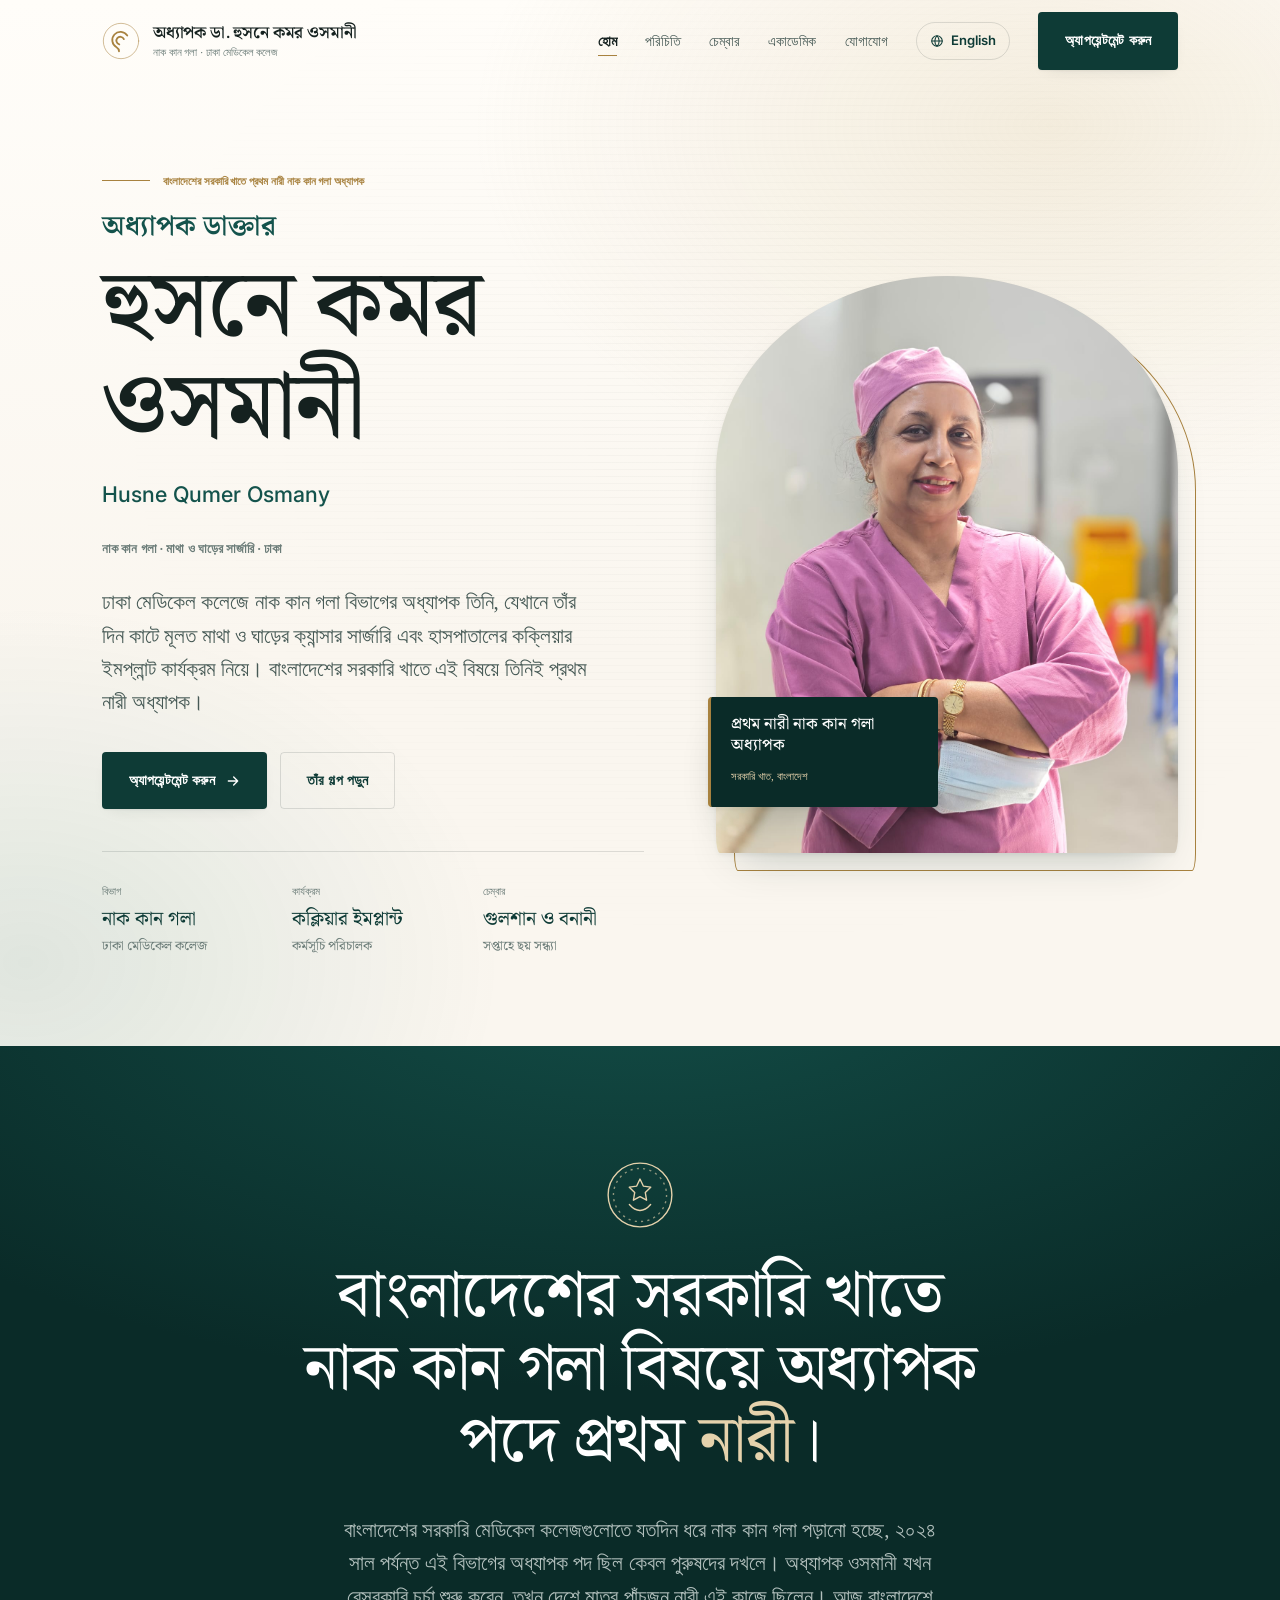
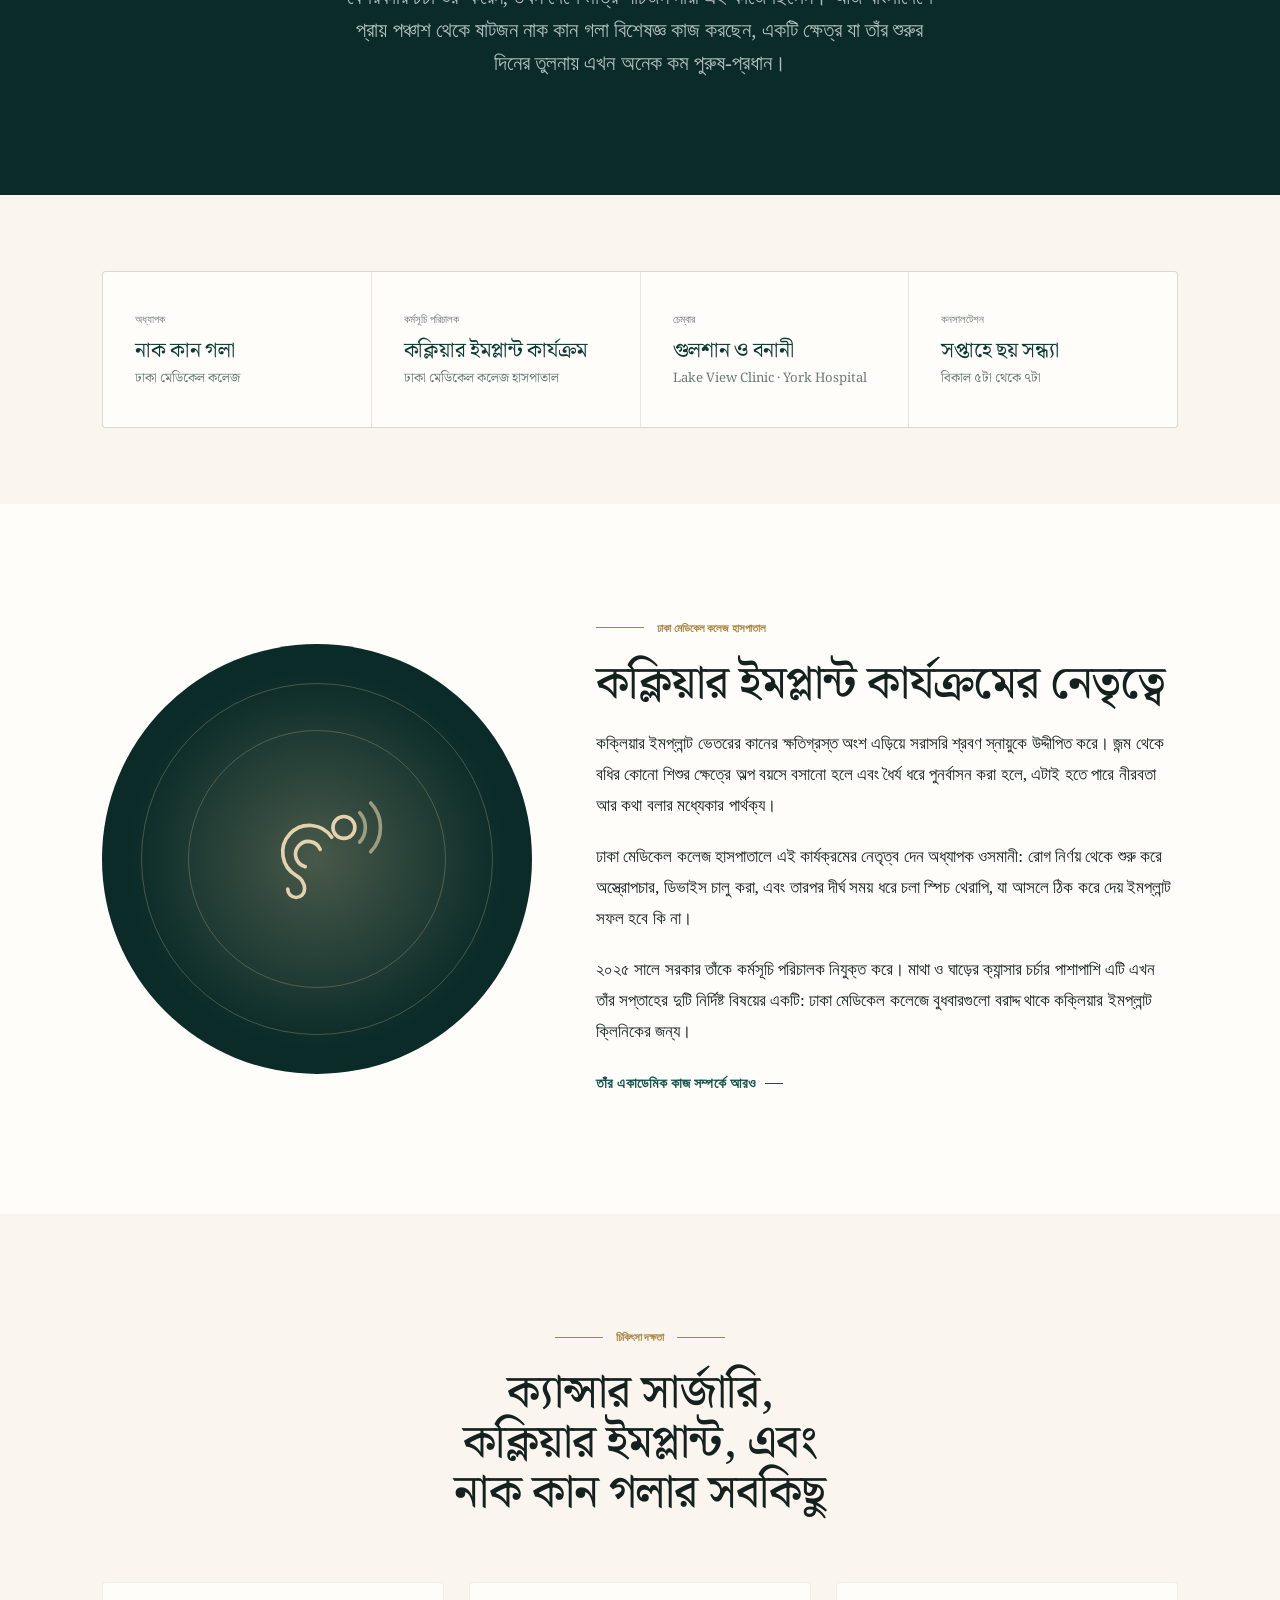
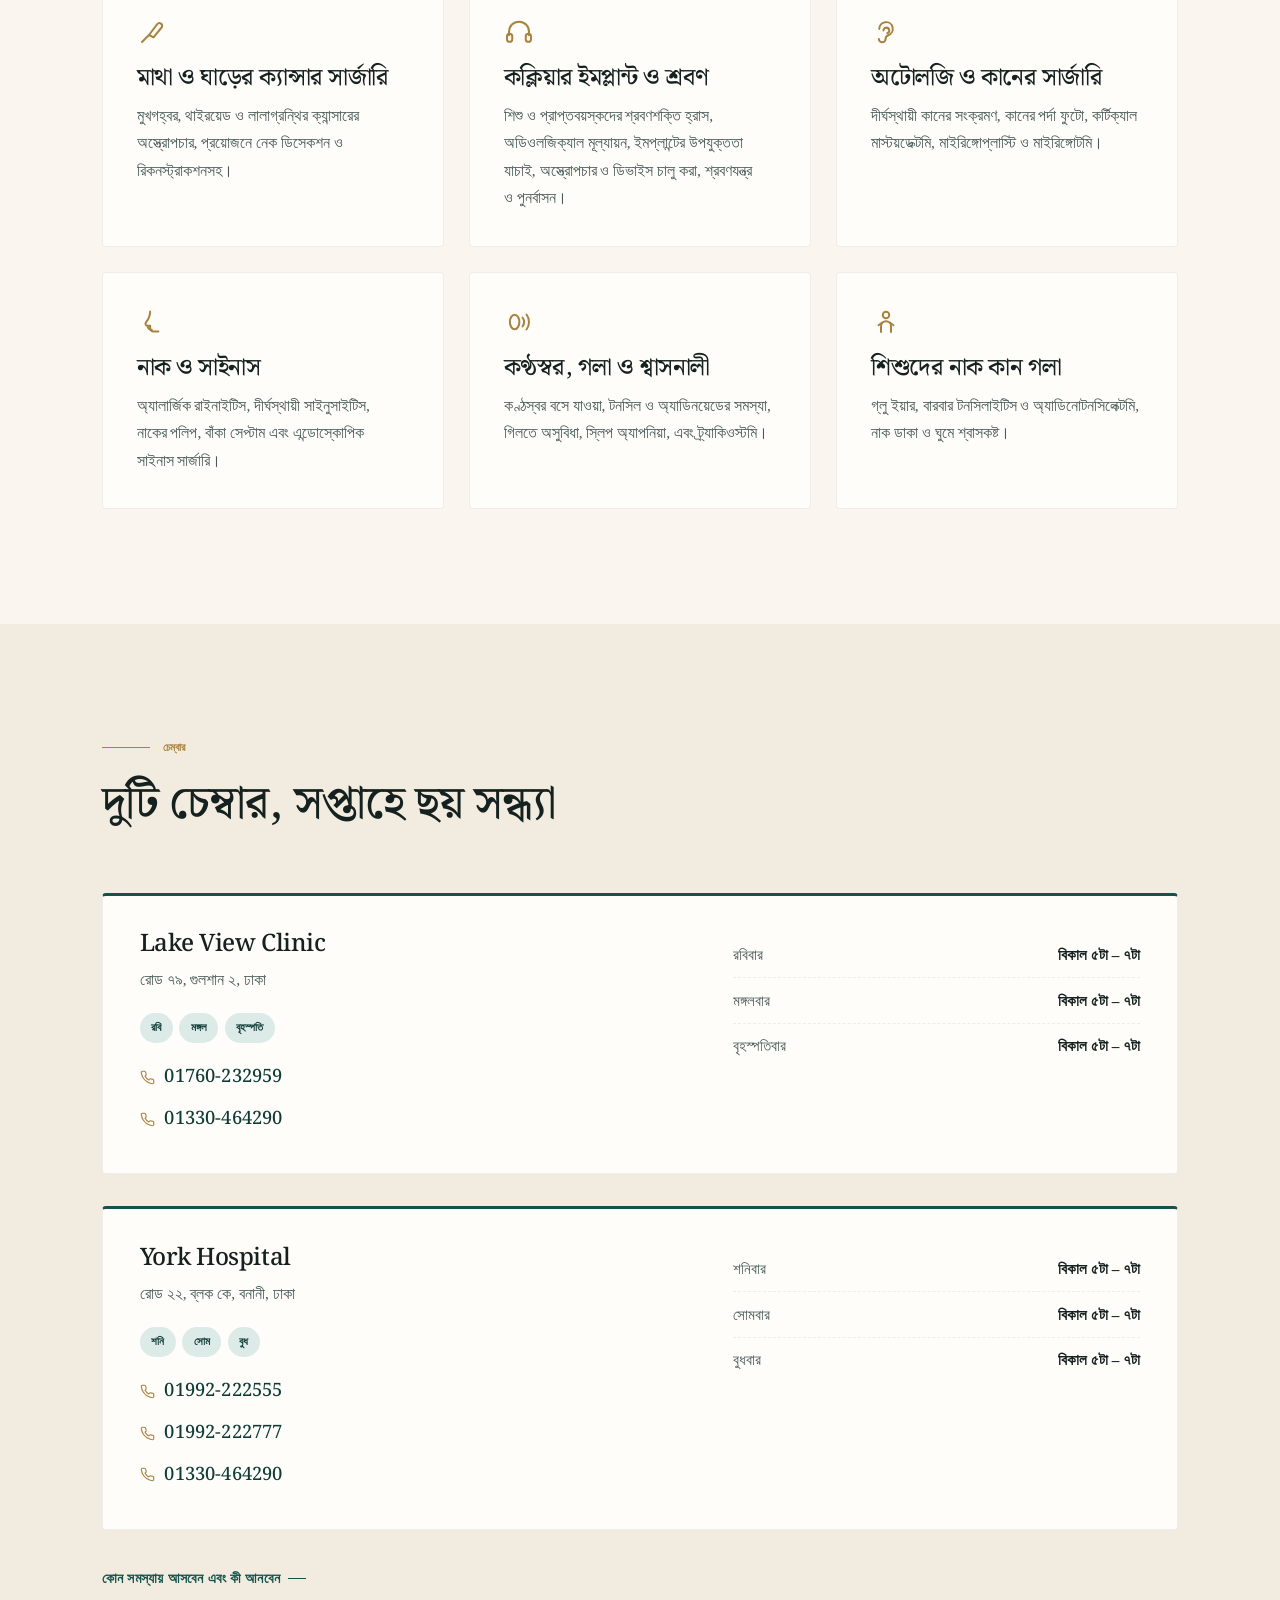
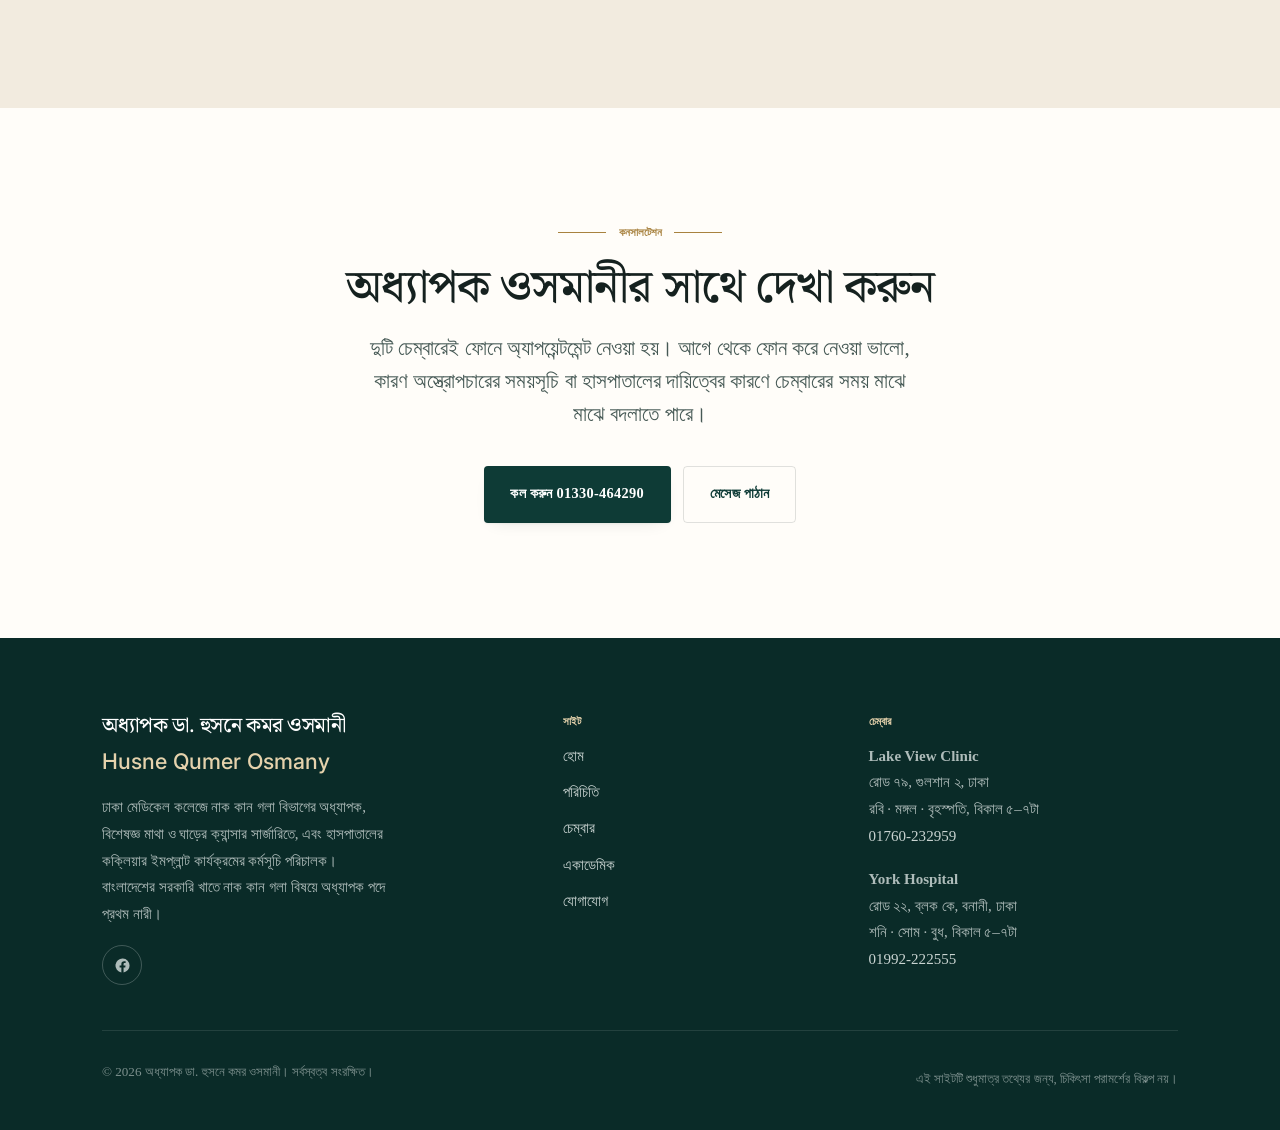
==== bn/index.html @ 1bf7805f "first commit" ====
<!DOCTYPE html>
<html lang="bn">
<head>
<meta charset="utf-8">
<meta name="viewport" content="width=device-width, initial-scale=1">
<title>অধ্যাপক ডা. হুসনে কমর ওসমানী &middot; বাংলাদেশের সরকারি খাতে প্রথম নারী নাক কান গলা অধ্যাপক</title>
<meta name="description" content="অধ্যাপক ডা. হুসনে কমর ওসমানী ঢাকা মেডিকেল কলেজের নাক কান গলা বিভাগের অধ্যাপক, যিনি মাথা ও ঘাড়ের ক্যান্সার অস্ত্রোপচার করেন এবং হাসপাতালের কক্লিয়ার ইমপ্লান্ট কার্যক্রমের নেতৃত্ব দেন। বাংলাদেশের সরকারি খাতে নাক কান গলা বিষয়ে তিনিই প্রথম নারী অধ্যাপক। চেম্বার: গুলশান ও বনানী, ঢাকা।">
<link rel="canonical" href="https://drosmany.com/bn/index.html">
<link rel="alternate" hreflang="en" href="https://drosmany.com/">
<link rel="alternate" hreflang="bn" href="https://drosmany.com/bn/index.html">
<link rel="alternate" hreflang="x-default" href="https://drosmany.com/">

<meta property="og:type" content="website">
<meta property="og:title" content="অধ্যাপক ডা. হুসনে কমর ওসমানী &middot; বাংলাদেশের সরকারি খাতে প্রথম নারী নাক কান গলা অধ্যাপক">
<meta property="og:description" content="ঢাকা মেডিকেল কলেজের নাক কান গলা বিভাগের অধ্যাপক, মাথা ও ঘাড়ের ক্যান্সার অস্ত্রোপচারে বিশেষজ্ঞ এবং কক্লিয়ার ইমপ্লান্ট কার্যক্রমের কর্মসূচি পরিচালক। বাংলাদেশের সরকারি খাতে প্রথম নারী নাক কান গলা অধ্যাপক। চেম্বার: গুলশান ও বনানী, ঢাকা।">
<meta property="og:image" content="https://drosmany.com/assets/img/og-image.jpg">
<meta property="og:locale" content="bn_BD">
<meta property="og:locale:alternate" content="en_GB">
<meta name="twitter:card" content="summary_large_image">

<link rel="icon" href="../assets/img/favicon.svg" type="image/svg+xml">
<link rel="preconnect" href="https://fonts.googleapis.com">
<link rel="preconnect" href="https://fonts.gstatic.com" crossorigin>
<link rel="stylesheet" href="https://fonts.googleapis.com/css2?family=Noto+Serif+Bengali:wght@400;500;600;700&family=Noto+Sans+Bengali:wght@400;500;600&family=Inter:wght@400;500;600&display=swap">
<link rel="stylesheet" href="../assets/css/styles.css">

<script type="application/ld+json">
{
  "@context": "https://schema.org",
  "@type": "Physician",
  "name": "অধ্যাপক ডা. হুসনে কমর ওসমানী",
  "alternateName": "Prof. Dr. Husne Qumer Osmany",
  "honorificPrefix": "অধ্যাপক ডা.",
  "jobTitle": "নাক কান গলা বিভাগের অধ্যাপক",
  "medicalSpecialty": "Otolaryngologic",
  "description": "ঢাকা মেডিকেল কলেজের নাক কান গলা বিভাগের অধ্যাপক, মাথা ও ঘাড়ের ক্যান্সার অস্ত্রোপচারে বিশেষজ্ঞ, এবং হাসপাতালের কক্লিয়ার ইমপ্লান্ট কার্যক্রমের কর্মসূচি পরিচালক। বাংলাদেশের সরকারি খাতে নাক কান গলা বিষয়ে প্রথম নারী অধ্যাপক।",
  "url": "https://drosmany.com/bn/",
  "worksFor": {
    "@type": "MedicalOrganization",
    "name": "Dhaka Medical College Hospital"
  },
  "availableService": [
    {
      "@type": "MedicalClinic",
      "name": "Lake View Clinic",
      "address": {
        "@type": "PostalAddress",
        "streetAddress": "Road 79, Gulshan 2",
        "addressLocality": "Dhaka",
        "postalCode": "1212",
        "addressCountry": "BD"
      },
      "telephone": ["+8801760232959", "+8801330464290"]
    },
    {
      "@type": "MedicalClinic",
      "name": "York Hospital",
      "address": {
        "@type": "PostalAddress",
        "streetAddress": "Road 22, Block K, Banani",
        "addressLocality": "Dhaka",
        "postalCode": "1213",
        "addressCountry": "BD"
      },
      "telephone": ["+8801992222555", "+8801992222777", "+8801330464290"]
    }
  ],
  "sameAs": ["https://www.facebook.com/profile.php?id=61558987224387"]
}
</script>
</head>
<body>

<a class="skip-link" href="#main">মূল বিষয়বস্তুতে যান</a>

<header class="site-header" id="site-header">
  <div class="wrap site-header__inner">
    <a class="brand" href="index.html">
      <span class="brand__mark" aria-hidden="true">
        <svg viewBox="0 0 40 40" fill="none" stroke="currentColor" stroke-linecap="round">
          <circle cx="20" cy="20" r="18.6" stroke-width="1" stroke-opacity=".55"/>
          <path d="M26.6 14.2a8.6 8.6 0 1 0-11.3 12.3c1.9 1.1 2.6 2.4 2.6 4.3" stroke-width="1.9"/>
          <path d="M23 18a4.1 4.1 0 1 0-4.8 5.6" stroke-width="1.9"/>
        </svg>
      </span>
      <span class="brand__text">
        <span class="brand__name">অধ্যাপক ডা. হুসনে কমর ওসমানী</span>
        <span class="brand__role">নাক কান গলা &middot; ঢাকা মেডিকেল কলেজ</span>
      </span>
    </a>

    <button class="nav-toggle" type="button" aria-expanded="false" aria-controls="primary-nav">
      <span></span><span></span><span></span>
      <span class="visually-hidden">মেনু</span>
    </button>

    <nav class="nav" id="primary-nav" aria-label="প্রধান মেনু">
      <ul class="nav__list">
        <li><a class="nav__link" href="index.html" aria-current="page">হোম</a></li>
        <li><a class="nav__link" href="about.html">পরিচিতি</a></li>
        <li><a class="nav__link" href="practice.html">চেম্বার</a></li>
        <li><a class="nav__link" href="academics.html">একাডেমিক</a></li>
        <li><a class="nav__link" href="contact.html">যোগাযোগ</a></li>
      </ul>
      <a class="lang-switch" lang="en" href="../index.html">
        <svg viewBox="0 0 24 24" fill="none" stroke="currentColor" stroke-width="1.8" stroke-linecap="round" stroke-linejoin="round" aria-hidden="true"><circle cx="12" cy="12" r="9"/><path d="M3 12h18M12 3c2.5 2.7 3.8 6 3.8 9s-1.3 6.3-3.8 9c-2.5-2.7-3.8-6-3.8-9s1.3-6.3 3.8-9z"/></svg>
        English
      </a>
      <a class="btn btn--primary nav__cta" href="contact.html">অ্যাপয়েন্টমেন্ট করুন</a>
    </nav>
  </div>
</header>

<main id="main">

  <!-- ============================== HERO ============================== -->
  <section class="hero">
    <div class="wrap hero__grid">

      <div class="hero__text">
        <p class="eyebrow">বাংলাদেশের সরকারি খাতে প্রথম নারী নাক কান গলা অধ্যাপক</p>

        <h1>
          <span class="hero__honorific">অধ্যাপক ডাক্তার</span>
          হুসনে কমর ওসমানী
        </h1>

        <p class="name-bn" lang="en">Husne Qumer Osmany</p>

        <p class="hero__creds">নাক কান গলা &middot; মাথা ও ঘাড়ের সার্জারি &middot; ঢাকা</p>

        <p class="lede hero__lede">
          ঢাকা মেডিকেল কলেজে নাক কান গলা বিভাগের অধ্যাপক তিনি, যেখানে তাঁর
          দিন কাটে মূলত মাথা ও ঘাড়ের ক্যান্সার সার্জারি এবং হাসপাতালের
          কক্লিয়ার ইমপ্লান্ট কার্যক্রম নিয়ে। বাংলাদেশের সরকারি খাতে এই
          বিষয়ে তিনিই প্রথম নারী অধ্যাপক।
        </p>

        <div class="btn-row hero__cta">
          <a class="btn btn--primary" href="contact.html">
            অ্যাপয়েন্টমেন্ট করুন
            <svg viewBox="0 0 24 24" fill="none" stroke="currentColor" stroke-width="2" stroke-linecap="round" stroke-linejoin="round" aria-hidden="true">
              <path d="M5 12h14M13 6l6 6-6 6"/>
            </svg>
          </a>
          <a class="btn btn--ghost" href="about.html">তাঁর গল্প পড়ুন</a>
        </div>

        <dl class="hero__facts">
          <div>
            <dt>বিভাগ</dt>
            <dd>নাক কান গলা<span>ঢাকা মেডিকেল কলেজ</span></dd>
          </div>
          <div>
            <dt>কার্যক্রম</dt>
            <dd>কক্লিয়ার ইমপ্লান্ট<span>কর্মসূচি পরিচালক</span></dd>
          </div>
          <div>
            <dt>চেম্বার</dt>
            <dd>গুলশান ও বনানী<span>সপ্তাহে ছয় সন্ধ্যা</span></dd>
          </div>
        </dl>
      </div>

      <figure class="portrait" data-reveal>
        <div class="portrait__frame">
          <img src="../assets/img/portrait.jpg" alt="অপারেশন থিয়েটারে অধ্যাপক ডা. হুসনে কমর ওসমানী" width="1280" height="1599">
        </div>
        <figcaption class="portrait__badge">
          <strong>প্রথম নারী নাক কান গলা অধ্যাপক</strong>
          <span>সরকারি খাত, বাংলাদেশ</span>
        </figcaption>
      </figure>

    </div>
  </section>

  <!-- ========================= THE MILESTONE ========================= -->
  <section class="section section--dark milestone">
    <div class="wrap">
      <svg class="milestone__seal" viewBox="0 0 64 64" fill="none" stroke="currentColor" stroke-width="1.3" aria-hidden="true" data-reveal>
        <circle cx="32" cy="32" r="30"/>
        <circle cx="32" cy="32" r="25" stroke-dasharray="2 4" stroke-opacity=".6"/>
        <path d="M32 17l3.1 6.6 7 1-5.1 5.1 1.2 7.2L32 33.5l-6.2 3.4 1.2-7.2-5.1-5.1 7-1L32 17z" stroke-linejoin="round"/>
        <path d="M22 41c3.5 4 7 5.6 10 5.6s6.5-1.6 10-5.6" stroke-linecap="round"/>
      </svg>

      <blockquote data-reveal>
        বাংলাদেশের সরকারি খাতে নাক কান গলা বিষয়ে অধ্যাপক পদে প্রথম <em>নারী</em>।
      </blockquote>

      <p class="milestone__note" data-reveal>
        বাংলাদেশের সরকারি মেডিকেল কলেজগুলোতে যতদিন ধরে নাক কান গলা পড়ানো
        হচ্ছে, ২০২৪ সাল পর্যন্ত এই বিভাগের অধ্যাপক পদ ছিল কেবল পুরুষদের
        দখলে। অধ্যাপক ওসমানী যখন বেসরকারি চর্চা শুরু করেন, তখন দেশে মাত্র
        পাঁচজন নারী এই কাজে ছিলেন। আজ বাংলাদেশে প্রায় পঞ্চাশ থেকে ষাটজন
        নাক কান গলা বিশেষজ্ঞ কাজ করছেন, একটি ক্ষেত্র যা তাঁর শুরুর দিনের
        তুলনায় এখন অনেক কম পুরুষ-প্রধান।
      </p>
    </div>
  </section>

  <!-- ========================= AT A GLANCE =========================== -->
  <section class="section section--tight">
    <div class="wrap">
      <div class="stats stats--roles">
        <div class="stat" data-reveal>
          <span class="stat__label">অধ্যাপক</span>
          <span class="stat__num">নাক কান গলা<small>ঢাকা মেডিকেল কলেজ</small></span>
        </div>
        <div class="stat" data-reveal>
          <span class="stat__label">কর্মসূচি পরিচালক</span>
          <span class="stat__num">কক্লিয়ার ইমপ্লান্ট কার্যক্রম<small>ঢাকা মেডিকেল কলেজ হাসপাতাল</small></span>
        </div>
        <div class="stat" data-reveal>
          <span class="stat__label">চেম্বার</span>
          <span class="stat__num">গুলশান ও বনানী<small>Lake View Clinic &middot; York Hospital</small></span>
        </div>
        <div class="stat" data-reveal>
          <span class="stat__label">কনসালটেশন</span>
          <span class="stat__num">সপ্তাহে ছয় সন্ধ্যা<small>বিকাল ৫টা থেকে ৭টা</small></span>
        </div>
      </div>
    </div>
  </section>

  <!-- ==================== COCHLEAR IMPLANT FEATURE =================== -->
  <section class="section section--paper">
    <div class="wrap split">
      <div class="feature-figure" data-reveal aria-hidden="true">
        <svg viewBox="0 0 120 120" fill="none" stroke="currentColor" stroke-width="3" stroke-linecap="round">
          <path d="M72 42a22 22 0 1 0-29 31.5c4.9 2.9 6.7 6.2 6.7 11.1a6.9 6.9 0 0 1-13.8 0"/>
          <path d="M62.5 52a10.5 10.5 0 1 0-12.2 14.2"/>
          <circle cx="82" cy="34" r="9"/>
          <path d="M95 22a18 18 0 0 1 0 24M104 14a29 29 0 0 1 0 40" stroke-opacity=".6"/>
        </svg>
      </div>

      <div class="prose" data-reveal>
        <p class="eyebrow">ঢাকা মেডিকেল কলেজ হাসপাতাল</p>
        <h2 style="font-size:var(--t-h2);margin-bottom:1.2rem;">কক্লিয়ার ইমপ্লান্ট কার্যক্রমের নেতৃত্বে</h2>
        <p>
          কক্লিয়ার ইমপ্লান্ট ভেতরের কানের ক্ষতিগ্রস্ত অংশ এড়িয়ে সরাসরি
          শ্রবণ স্নায়ুকে উদ্দীপিত করে। জন্ম থেকে বধির কোনো শিশুর ক্ষেত্রে
          অল্প বয়সে বসানো হলে এবং ধৈর্য ধরে পুনর্বাসন করা হলে, এটাই হতে
          পারে নীরবতা আর কথা বলার মধ্যেকার পার্থক্য।
        </p>
        <p>
          ঢাকা মেডিকেল কলেজ হাসপাতালে এই কার্যক্রমের নেতৃত্ব দেন অধ্যাপক
          ওসমানী: রোগ নির্ণয় থেকে শুরু করে অস্ত্রোপচার, ডিভাইস চালু করা,
          এবং তারপর দীর্ঘ সময় ধরে চলা স্পিচ থেরাপি, যা আসলে ঠিক করে দেয়
          ইমপ্লান্ট সফল হবে কি না।
        </p>
        <p>
          ২০২৫ সালে সরকার তাঁকে কর্মসূচি পরিচালক নিযুক্ত করে। মাথা ও
          ঘাড়ের ক্যান্সার চর্চার পাশাপাশি এটি এখন তাঁর সপ্তাহের দুটি
          নির্দিষ্ট বিষয়ের একটি: ঢাকা মেডিকেল কলেজে বুধবারগুলো বরাদ্দ
          থাকে কক্লিয়ার ইমপ্লান্ট ক্লিনিকের জন্য।
        </p>
        <p><a class="link-more" href="academics.html">তাঁর একাডেমিক কাজ সম্পর্কে আরও</a></p>
      </div>
    </div>
  </section>

  <!-- ========================== EXPERTISE ============================= -->
  <section class="section">
    <div class="wrap">
      <div class="section-head section-head--center">
        <p class="eyebrow eyebrow--center">চিকিৎসা দক্ষতা</p>
        <h2>ক্যান্সার সার্জারি, কক্লিয়ার ইমপ্লান্ট, এবং নাক কান গলার সবকিছু</h2>
      </div>

      <div class="grid grid--3">

        <article class="card" data-reveal>
          <div class="card__icon" aria-hidden="true">
            <svg viewBox="0 0 24 24" fill="none" stroke="currentColor" stroke-width="1.6" stroke-linecap="round" stroke-linejoin="round">
              <path d="M4 20l5.6-5.6"/>
              <path d="M9.6 14.4l6.6-8.7a2.2 2.2 0 0 1 3.6 2.5l-6.6 8.1z"/>
            </svg>
          </div>
          <h3>মাথা ও ঘাড়ের ক্যান্সার সার্জারি</h3>
          <p>মুখগহ্বর, থাইরয়েড ও লালাগ্রন্থির ক্যান্সারের অস্ত্রোপচার, প্রয়োজনে নেক ডিসেকশন ও রিকনস্ট্রাকশনসহ।</p>
        </article>

        <article class="card" data-reveal>
          <div class="card__icon" aria-hidden="true">
            <svg viewBox="0 0 24 24" fill="none" stroke="currentColor" stroke-width="1.6" stroke-linecap="round" stroke-linejoin="round">
              <path d="M4 14.5v-2.8a8 8 0 0 1 16 0v2.8"/>
              <rect x="2.4" y="13.4" width="4.2" height="6.4" rx="2.1"/>
              <rect x="17.4" y="13.4" width="4.2" height="6.4" rx="2.1"/>
            </svg>
          </div>
          <h3>কক্লিয়ার ইমপ্লান্ট ও শ্রবণ</h3>
          <p>শিশু ও প্রাপ্তবয়স্কদের শ্রবণশক্তি হ্রাস, অডিওলজিক্যাল মূল্যায়ন, ইমপ্লান্টের উপযুক্ততা যাচাই, অস্ত্রোপচার ও ডিভাইস চালু করা, শ্রবণযন্ত্র ও পুনর্বাসন।</p>
        </article>

        <article class="card" data-reveal>
          <div class="card__icon" aria-hidden="true">
            <svg viewBox="0 0 24 24" fill="none" stroke="currentColor" stroke-width="1.6" stroke-linecap="round" stroke-linejoin="round">
              <path d="M6.6 9.5a5.4 5.4 0 1 1 7.2 5.1c-1.5.6-2.1 1.5-2.1 3a2.7 2.7 0 0 1-5.4 0"/>
              <path d="M10 10.8a2.3 2.3 0 1 1 3 2.2"/>
            </svg>
          </div>
          <h3>অটোলজি ও কানের সার্জারি</h3>
          <p>দীর্ঘস্থায়ী কানের সংক্রমণ, কানের পর্দা ফুটো, কর্টিক্যাল মাস্টয়ডেক্টমি, মাইরিঙ্গোপ্লাস্টি ও মাইরিঙ্গোটমি।</p>
        </article>

        <article class="card" data-reveal>
          <div class="card__icon" aria-hidden="true">
            <svg viewBox="0 0 24 24" fill="none" stroke="currentColor" stroke-width="1.6" stroke-linecap="round" stroke-linejoin="round">
              <path d="M10.5 3.5c0 3.4-1 5.8-3.2 8.6-1 1.3-.4 2.9 1.2 2.9h2v1.9a2.6 2.6 0 0 0 2.6 2.6h4"/>
              <path d="M8.5 15.2c0 1.8 1.5 3 3.3 3"/>
            </svg>
          </div>
          <h3>নাক ও সাইনাস</h3>
          <p>অ্যালার্জিক রাইনাইটিস, দীর্ঘস্থায়ী সাইনুসাইটিস, নাকের পলিপ, বাঁকা সেপ্টাম এবং এন্ডোস্কোপিক সাইনাস সার্জারি।</p>
        </article>

        <article class="card" data-reveal>
          <div class="card__icon" aria-hidden="true">
            <svg viewBox="0 0 24 24" fill="none" stroke="currentColor" stroke-width="1.6" stroke-linecap="round" stroke-linejoin="round">
              <ellipse cx="8.5" cy="12" rx="3.8" ry="5.8"/>
              <path d="M14.8 8.4a6 6 0 0 1 0 7.2M18 6a10 10 0 0 1 0 12"/>
            </svg>
          </div>
          <h3>কণ্ঠস্বর, গলা ও শ্বাসনালী</h3>
          <p>কণ্ঠস্বর বসে যাওয়া, টনসিল ও অ্যাডিনয়েডের সমস্যা, গিলতে অসুবিধা, স্লিপ অ্যাপনিয়া, এবং ট্র্যাকিওস্টমি।</p>
        </article>

        <article class="card" data-reveal>
          <div class="card__icon" aria-hidden="true">
            <svg viewBox="0 0 24 24" fill="none" stroke="currentColor" stroke-width="1.6" stroke-linecap="round" stroke-linejoin="round">
              <circle cx="12" cy="6.4" r="2.6"/>
              <path d="M8 20v-4.6a4 4 0 0 1 8 0V20"/>
              <path d="M9 12.4L6 14.6M15 12.4l3 2.2"/>
            </svg>
          </div>
          <h3>শিশুদের নাক কান গলা</h3>
          <p>গ্লু ইয়ার, বারবার টনসিলাইটিস ও অ্যাডিনোটনসিলেক্টমি, নাক ডাকা ও ঘুমে শ্বাসকষ্ট।</p>
        </article>

      </div>
    </div>
  </section>

  <!-- ========================== CHAMBERS ============================== -->
  <section class="section section--ivory-deep">
    <div class="wrap">
      <div class="section-head">
        <p class="eyebrow">চেম্বার</p>
        <h2>দুটি চেম্বার, সপ্তাহে ছয় সন্ধ্যা</h2>
      </div>

      <div class="grid" style="gap:clamp(1.2rem,2.5vw,2rem);">

        <article class="chamber" data-reveal>
          <div>
            <h3>Lake View Clinic</h3>
            <address class="chamber__addr">
              রোড ৭৯, গুলশান ২, ঢাকা
            </address>
            <ul class="days">
              <li>রবি</li><li>মঙ্গল</li><li>বৃহস্পতি</li>
            </ul>
            <ul class="phones">
              <li><a href="tel:+8801760232959"><svg viewBox="0 0 24 24" fill="none" stroke="currentColor" stroke-width="1.8" stroke-linecap="round" stroke-linejoin="round" aria-hidden="true"><path d="M22 16.9v3a2 2 0 0 1-2.2 2 19.8 19.8 0 0 1-8.6-3.1 19.5 19.5 0 0 1-6-6A19.8 19.8 0 0 1 2.1 4.2 2 2 0 0 1 4.1 2h3a2 2 0 0 1 2 1.7c.1 1 .4 1.9.7 2.8a2 2 0 0 1-.5 2.1L8.1 9.9a16 16 0 0 0 6 6l1.3-1.3a2 2 0 0 1 2.1-.4c.9.3 1.8.6 2.8.7a2 2 0 0 1 1.7 2z"/></svg>01760-232959</a></li>
              <li><a href="tel:+8801330464290"><svg viewBox="0 0 24 24" fill="none" stroke="currentColor" stroke-width="1.8" stroke-linecap="round" stroke-linejoin="round" aria-hidden="true"><path d="M22 16.9v3a2 2 0 0 1-2.2 2 19.8 19.8 0 0 1-8.6-3.1 19.5 19.5 0 0 1-6-6A19.8 19.8 0 0 1 2.1 4.2 2 2 0 0 1 4.1 2h3a2 2 0 0 1 2 1.7c.1 1 .4 1.9.7 2.8a2 2 0 0 1-.5 2.1L8.1 9.9a16 16 0 0 0 6 6l1.3-1.3a2 2 0 0 1 2.1-.4c.9.3 1.8.6 2.8.7a2 2 0 0 1 1.7 2z"/></svg>01330-464290</a></li>
            </ul>
          </div>
          <dl class="hours">
            <div><dt>রবিবার</dt><dd>বিকাল ৫টা – ৭টা</dd></div>
            <div><dt>মঙ্গলবার</dt><dd>বিকাল ৫টা – ৭টা</dd></div>
            <div><dt>বৃহস্পতিবার</dt><dd>বিকাল ৫টা – ৭টা</dd></div>
          </dl>
        </article>

        <article class="chamber" data-reveal>
          <div>
            <h3>York Hospital</h3>
            <address class="chamber__addr">
              রোড ২২, ব্লক কে, বনানী, ঢাকা
            </address>
            <ul class="days">
              <li>শনি</li><li>সোম</li><li>বুধ</li>
            </ul>
            <ul class="phones">
              <li><a href="tel:+8801992222555"><svg viewBox="0 0 24 24" fill="none" stroke="currentColor" stroke-width="1.8" stroke-linecap="round" stroke-linejoin="round" aria-hidden="true"><path d="M22 16.9v3a2 2 0 0 1-2.2 2 19.8 19.8 0 0 1-8.6-3.1 19.5 19.5 0 0 1-6-6A19.8 19.8 0 0 1 2.1 4.2 2 2 0 0 1 4.1 2h3a2 2 0 0 1 2 1.7c.1 1 .4 1.9.7 2.8a2 2 0 0 1-.5 2.1L8.1 9.9a16 16 0 0 0 6 6l1.3-1.3a2 2 0 0 1 2.1-.4c.9.3 1.8.6 2.8.7a2 2 0 0 1 1.7 2z"/></svg>01992-222555</a></li>
              <li><a href="tel:+8801992222777"><svg viewBox="0 0 24 24" fill="none" stroke="currentColor" stroke-width="1.8" stroke-linecap="round" stroke-linejoin="round" aria-hidden="true"><path d="M22 16.9v3a2 2 0 0 1-2.2 2 19.8 19.8 0 0 1-8.6-3.1 19.5 19.5 0 0 1-6-6A19.8 19.8 0 0 1 2.1 4.2 2 2 0 0 1 4.1 2h3a2 2 0 0 1 2 1.7c.1 1 .4 1.9.7 2.8a2 2 0 0 1-.5 2.1L8.1 9.9a16 16 0 0 0 6 6l1.3-1.3a2 2 0 0 1 2.1-.4c.9.3 1.8.6 2.8.7a2 2 0 0 1 1.7 2z"/></svg>01992-222777</a></li>
              <li><a href="tel:+8801330464290"><svg viewBox="0 0 24 24" fill="none" stroke="currentColor" stroke-width="1.8" stroke-linecap="round" stroke-linejoin="round" aria-hidden="true"><path d="M22 16.9v3a2 2 0 0 1-2.2 2 19.8 19.8 0 0 1-8.6-3.1 19.5 19.5 0 0 1-6-6A19.8 19.8 0 0 1 2.1 4.2 2 2 0 0 1 4.1 2h3a2 2 0 0 1 2 1.7c.1 1 .4 1.9.7 2.8a2 2 0 0 1-.5 2.1L8.1 9.9a16 16 0 0 0 6 6l1.3-1.3a2 2 0 0 1 2.1-.4c.9.3 1.8.6 2.8.7a2 2 0 0 1 1.7 2z"/></svg>01330-464290</a></li>
            </ul>
          </div>
          <dl class="hours">
            <div><dt>শনিবার</dt><dd>বিকাল ৫টা – ৭টা</dd></div>
            <div><dt>সোমবার</dt><dd>বিকাল ৫টা – ৭টা</dd></div>
            <div><dt>বুধবার</dt><dd>বিকাল ৫টা – ৭টা</dd></div>
          </dl>
        </article>

      </div>

      <p style="margin-top:2rem;"><a class="link-more" href="practice.html">কোন সমস্যায় আসবেন এবং কী আনবেন</a></p>
    </div>
  </section>

  <!-- ============================= CTA =============================== -->
  <section class="section section--paper cta-band">
    <div class="wrap">
      <p class="eyebrow eyebrow--center">কনসালটেশন</p>
      <h2>অধ্যাপক ওসমানীর সাথে দেখা করুন</h2>
      <p class="lede">
        দুটি চেম্বারেই ফোনে অ্যাপয়েন্টমেন্ট নেওয়া হয়। আগে থেকে ফোন করে
        নেওয়া ভালো, কারণ অস্ত্রোপচারের সময়সূচি বা হাসপাতালের দায়িত্বের
        কারণে চেম্বারের সময় মাঝে মাঝে বদলাতে পারে।
      </p>
      <div class="btn-row">
        <a class="btn btn--primary" href="tel:+8801330464290">কল করুন 01330-464290</a>
        <a class="btn btn--ghost" href="contact.html">মেসেজ পাঠান</a>
      </div>
    </div>
  </section>
</main>

<footer class="site-footer">
  <div class="wrap">
    <div class="site-footer__grid">
      <div>
        <h2>অধ্যাপক ডা. হুসনে কমর ওসমানী</h2>
        <p class="name-bn" lang="en">Husne Qumer Osmany</p>
        <p class="site-footer__tag">
          ঢাকা মেডিকেল কলেজে নাক কান গলা বিভাগের অধ্যাপক, বিশেষজ্ঞ মাথা ও
          ঘাড়ের ক্যান্সার সার্জারিতে, এবং হাসপাতালের কক্লিয়ার ইমপ্লান্ট
          কার্যক্রমের কর্মসূচি পরিচালক। বাংলাদেশের সরকারি খাতে নাক কান
          গলা বিষয়ে অধ্যাপক পদে প্রথম নারী।
        </p>
        <ul class="social">
          <li>
            <a href="https://www.facebook.com/profile.php?id=61558987224387" target="_blank" rel="noopener" aria-label="ফেসবুক পেজ">
              <svg viewBox="0 0 24 24" fill="currentColor" aria-hidden="true"><path d="M22 12a10 10 0 1 0-11.6 9.9v-7H7.9V12h2.5V9.8c0-2.5 1.5-3.9 3.8-3.9 1.1 0 2.2.2 2.2.2v2.5h-1.3c-1.2 0-1.6.8-1.6 1.6V12h2.8l-.4 2.9h-2.4v7A10 10 0 0 0 22 12z"/></svg>
            </a>
          </li>
        </ul>
      </div>
      <div>
        <h3>সাইট</h3>
        <ul>
          <li><a href="index.html">হোম</a></li>
          <li><a href="about.html">পরিচিতি</a></li>
          <li><a href="practice.html">চেম্বার</a></li>
          <li><a href="academics.html">একাডেমিক</a></li>
          <li><a href="contact.html">যোগাযোগ</a></li>
        </ul>
      </div>
      <div>
        <h3>চেম্বার</h3>
        <ul>
          <li>
            <strong>Lake View Clinic</strong><br>
            রোড ৭৯, গুলশান ২, ঢাকা<br>
            রবি &middot; মঙ্গল &middot; বৃহস্পতি, বিকাল ৫–৭টা<br>
            <a href="tel:+8801760232959">01760-232959</a>
          </li>
          <li style="margin-top:1rem;">
            <strong>York Hospital</strong><br>
            রোড ২২, ব্লক কে, বনানী, ঢাকা<br>
            শনি &middot; সোম &middot; বুধ, বিকাল ৫–৭টা<br>
            <a href="tel:+8801992222555">01992-222555</a>
          </li>
        </ul>
      </div>
    </div>
    <div class="site-footer__bottom">
      <p>&copy; <span data-year>2026</span> অধ্যাপক ডা. হুসনে কমর ওসমানী। সর্বস্বত্ব সংরক্ষিত।</p>
      <p>এই সাইটটি শুধুমাত্র তথ্যের জন্য, চিকিৎসা পরামর্শের বিকল্প নয়।</p>
    </div>
  </div>
</footer>

<script src="../assets/js/main.js"></script>
</body>
</html>
---- assets/css/styles.css ----
/* =========================================================================
   Prof. Dr. [Name]: site stylesheet
   A quiet, editorial design language: ivory paper, deep teal, brass accents.
   Single light theme by intent.
   ========================================================================= */

/* ---------- 1. Tokens ---------------------------------------------------- */

:root {
  color-scheme: light;

  /* Ink & surfaces */
  --ink:        #15211f;
  --ink-soft:   #465955;
  --ink-mute:   #6b7c78;

  --paper:      #fffdf9;
  --ivory:      #faf6ef;
  --ivory-deep: #f2ebdf;

  /* Teal: authority */
  --teal-900:   #0a2b28;
  --teal-800:   #0e3b36;
  --teal-700:   #14534c;
  --teal-600:   #1b6d64;
  --teal-100:   #dcebe8;

  /* Brass: distinction */
  --brass:      #a8823f;
  --brass-mid:  #c19a56;
  --brass-soft: #e5d2ac;
  --brass-wash: #f6eeda;

  --line:       rgba(21, 33, 31, .13);
  --line-soft:  rgba(21, 33, 31, .07);

  /* Type */
  --display: "Fraunces", "Iowan Old Style", Georgia, "Times New Roman", serif;
  --text:    "Inter", -apple-system, BlinkMacSystemFont, "Segoe UI", Helvetica, Arial, sans-serif;

  /* Fluid scale */
  --t-hero:  clamp(2.85rem, 1.6rem + 5.4vw, 6rem);
  --t-h1:    clamp(2.35rem, 1.5rem + 3.4vw, 4rem);
  --t-h2:    clamp(1.85rem, 1.3rem + 2.1vw, 2.9rem);
  --t-h3:    clamp(1.2rem, 1.05rem + .6vw, 1.5rem);
  --t-lede:  clamp(1.06rem, 1rem + .45vw, 1.3rem);
  --t-body:  clamp(1rem, .97rem + .2vw, 1.09rem);
  --t-small: .875rem;
  --t-micro: .7rem;

  /* Rhythm */
  --gutter:  clamp(20px, 5vw, 52px);
  --wrap:    1180px;
  --section: clamp(4.5rem, 9vw, 8.5rem);

  --radius:  4px;
  --shadow-sm: 0 1px 2px rgba(10, 43, 40, .05), 0 6px 18px -10px rgba(10, 43, 40, .16);
  --shadow-md: 0 2px 4px rgba(10, 43, 40, .05), 0 22px 48px -24px rgba(10, 43, 40, .3);

  --ease: cubic-bezier(.22, .61, .36, 1);
}

/* ---------- 2. Reset ----------------------------------------------------- */

*, *::before, *::after { box-sizing: border-box; }

html { -webkit-text-size-adjust: 100%; scroll-behavior: smooth; }

@media (prefers-reduced-motion: reduce) {
  html { scroll-behavior: auto; }
  *, *::before, *::after {
    animation-duration: .01ms !important;
    animation-iteration-count: 1 !important;
    transition-duration: .01ms !important;
  }
}

body {
  margin: 0;
  background: var(--ivory);
  color: var(--ink);
  font-family: var(--text);
  font-size: var(--t-body);
  line-height: 1.68;
  font-feature-settings: "kern" 1, "liga" 1;
  -webkit-font-smoothing: antialiased;
  -moz-osx-font-smoothing: grayscale;
  overflow-x: hidden;
}

h1, h2, h3, h4 {
  font-family: var(--display);
  font-weight: 500;
  line-height: 1.08;
  letter-spacing: -.02em;
  margin: 0;
  font-variation-settings: "SOFT" 0, "WONK" 0, "opsz" 40;
  text-wrap: balance;
}

p { margin: 0 0 1.15em; text-wrap: pretty; }
p:last-child { margin-bottom: 0; }

img, svg { max-width: 100%; display: block; }

a { color: var(--teal-700); text-underline-offset: .22em; text-decoration-thickness: 1px; }
a:hover { color: var(--brass); }

ul, ol { margin: 0 0 1.15em; padding-left: 1.15em; }
li { margin-bottom: .4em; }

hr { border: 0; border-top: 1px solid var(--line); margin: 3rem 0; }

::selection { background: var(--brass-soft); color: var(--teal-900); }

:focus-visible {
  outline: 2px solid var(--brass);
  outline-offset: 3px;
  border-radius: 2px;
}

.skip-link {
  position: absolute; left: 12px; top: -60px; z-index: 200;
  background: var(--teal-800); color: #fff;
  padding: .7rem 1.1rem; border-radius: var(--radius);
  font-size: var(--t-small); font-weight: 600; text-decoration: none;
  transition: top .18s var(--ease);
}
.skip-link:focus { top: 12px; color: #fff; }

.visually-hidden {
  position: absolute !important; width: 1px; height: 1px;
  padding: 0; margin: -1px; overflow: hidden;
  clip: rect(0 0 0 0); white-space: nowrap; border: 0;
}

/* ---------- 3. Layout primitives ---------------------------------------- */

.wrap {
  width: 100%;
  max-width: var(--wrap);
  margin-inline: auto;
  padding-inline: var(--gutter);
}
.wrap--narrow { max-width: 820px; }

.section { padding-block: var(--section); }
.section--tight { padding-block: clamp(3rem, 6vw, 5rem); }

.section--paper { background: var(--paper); }
.section--ivory-deep { background: var(--ivory-deep); }

.section--dark {
  background:
    radial-gradient(120% 90% at 50% -10%, rgba(27, 109, 100, .5), transparent 62%),
    var(--teal-900);
  color: #eef4f2;
}
.section--dark h2, .section--dark h3 { color: #fff; }
.section--dark a { color: var(--brass-soft); }

/* ---------- 4. Typographic components ----------------------------------- */

.eyebrow {
  display: flex;
  align-items: center;
  gap: .8rem;
  margin: 0 0 1.4rem;
  font-family: var(--text);
  font-size: var(--t-micro);
  font-weight: 600;
  letter-spacing: .21em;
  text-transform: uppercase;
  color: var(--brass);
  line-height: 1.5;
}
.eyebrow::before {
  content: "";
  width: clamp(24px, 4vw, 48px);
  height: 1px;
  background: var(--brass);
  flex: none;
}
.eyebrow--center { justify-content: center; }
.eyebrow--center::after {
  content: "";
  width: clamp(24px, 4vw, 48px);
  height: 1px;
  background: var(--brass);
  flex: none;
}
.section--dark .eyebrow { color: var(--brass-soft); }
.section--dark .eyebrow::before,
.section--dark .eyebrow::after { background: var(--brass-soft); }

.lede {
  font-size: var(--t-lede);
  line-height: 1.6;
  color: var(--ink-soft);
}
.section--dark .lede { color: rgba(238, 244, 242, .82); }

.prose { max-width: 66ch; }
.prose p + p { margin-top: 0; }
.prose h3 { font-size: var(--t-h3); margin: 2.4rem 0 .8rem; }
.prose h3:first-child { margin-top: 0; }

.section-head { max-width: 62ch; margin-bottom: clamp(2.5rem, 5vw, 4rem); }
.section-head--center { margin-inline: auto; text-align: center; }
.section-head h2 { font-size: var(--t-h2); margin-bottom: 1rem; }

/* Drop-cap for the opening biography paragraph */
.dropcap::first-letter {
  font-family: var(--display);
  font-size: 3.5em;
  line-height: .78;
  float: left;
  padding: .1em .12em 0 0;
  color: var(--brass);
  font-weight: 500;
}

/* ---------- 5. Buttons --------------------------------------------------- */

.btn {
  display: inline-flex;
  align-items: center;
  gap: .6rem;
  padding: .92rem 1.6rem;
  font-family: var(--text);
  font-size: .9rem;
  font-weight: 600;
  letter-spacing: .02em;
  text-decoration: none;
  white-space: nowrap;
  border-radius: var(--radius);
  border: 1px solid transparent;
  cursor: pointer;
  flex-shrink: 0;
  transition: background .2s var(--ease), color .2s var(--ease),
              border-color .2s var(--ease), transform .2s var(--ease),
              box-shadow .2s var(--ease);
}
.btn:hover { transform: translateY(-1px); }
.btn:active { transform: translateY(0); }
.btn svg { width: 16px; height: 16px; flex: none; }

.btn--primary {
  background: var(--teal-800);
  color: #fff;
  box-shadow: var(--shadow-sm);
}
.btn--primary:hover { background: var(--teal-700); color: #fff; box-shadow: var(--shadow-md); }

.btn--ghost {
  background: transparent;
  color: var(--teal-800);
  border-color: var(--line);
}
.btn--ghost:hover { border-color: var(--brass); color: var(--brass); background: var(--brass-wash); }

.btn--brass { background: var(--brass); color: #fff; }
.btn--brass:hover { background: var(--brass-mid); color: #fff; }

.btn--light { background: #fff; color: var(--teal-900); }
.btn--light:hover { background: var(--brass-wash); color: var(--teal-900); }

.btn--outline-light { border-color: rgba(255,255,255,.34); color: #fff; background: transparent; }
.btn--outline-light:hover { border-color: #fff; background: rgba(255,255,255,.08); color: #fff; }

.btn-row { display: flex; flex-wrap: wrap; gap: .8rem; }

.link-more {
  display: inline-flex; align-items: center; gap: .5rem;
  font-size: .88rem; font-weight: 600; letter-spacing: .02em;
  text-decoration: none; color: var(--teal-700);
}
.link-more::after {
  content: "";
  width: 18px; height: 1px; background: currentColor;
  transition: width .22s var(--ease);
}
.link-more:hover::after { width: 30px; }

/* ---------- 6. Header / navigation -------------------------------------- */

.site-header {
  position: sticky;
  top: 0;
  z-index: 100;
  background: rgba(250, 246, 239, 0);
  border-bottom: 1px solid transparent;
  transition: background .3s var(--ease), border-color .3s var(--ease),
              box-shadow .3s var(--ease), backdrop-filter .3s var(--ease);
}
.site-header.is-stuck {
  background: rgba(253, 251, 246, .9);
  -webkit-backdrop-filter: saturate(160%) blur(14px);
  backdrop-filter: saturate(160%) blur(14px);
  border-bottom-color: var(--line-soft);
  box-shadow: 0 10px 30px -24px rgba(10, 43, 40, .5);
}
/* Interior pages have a light band behind the header from the start */
.site-header--solid { background: rgba(253, 251, 246, .92); }

.site-header__inner {
  display: flex;
  align-items: center;
  justify-content: space-between;
  gap: 1.5rem;
  min-height: 82px;
}

.brand {
  display: inline-flex;
  align-items: center;
  gap: .8rem;
  text-decoration: none;
  color: var(--ink);
}
.brand__mark { color: var(--brass); flex: none; }
.brand__mark svg { width: 38px; height: 38px; }
.brand__text { display: flex; flex-direction: column; line-height: 1.2; }
.brand__name {
  font-family: var(--display);
  font-size: 1.06rem;
  font-weight: 600;
  letter-spacing: -.01em;
}
.brand__role {
  font-size: var(--t-micro);
  letter-spacing: .15em;
  text-transform: uppercase;
  color: var(--ink-mute);
  font-style: normal;
  margin-top: .2rem;
}

.nav { display: flex; align-items: center; gap: clamp(1rem, 2.2vw, 2.1rem); }
.nav__list {
  display: flex;
  align-items: center;
  gap: clamp(1rem, 2.2vw, 2.1rem);
  list-style: none;
  margin: 0;
  padding: 0;
}
.nav__list li { margin: 0; flex-shrink: 0; }
.nav__link {
  position: relative;
  font-size: .9rem;
  font-weight: 500;
  text-decoration: none;
  color: var(--ink-soft);
  padding-block: .4rem;
  white-space: nowrap;
  transition: color .18s var(--ease);
}
.nav__link::after {
  content: "";
  position: absolute; left: 0; bottom: 0;
  width: 0; height: 1px; background: var(--brass);
  transition: width .24s var(--ease);
}
.nav__link:hover { color: var(--ink); }
.nav__link:hover::after,
.nav__link[aria-current="page"]::after { width: 100%; }
.nav__link[aria-current="page"] { color: var(--ink); font-weight: 600; }

.nav__cta { display: none; }
@media (min-width: 1100px) { .nav__cta { display: inline-flex; } }

/* Language switch: a small pill sitting between the nav links and the CTA,
   visible in both the desktop bar and the collapsed mobile panel. Its own
   text is always written in the language it switches TO, not the current
   page's language, so it reads correctly to someone who can't yet read
   the current page. */
.lang-switch {
  display: inline-flex;
  align-items: center;
  gap: .4rem;
  padding: .42rem .85rem;
  border: 1px solid var(--line);
  border-radius: 100px;
  font-family: var(--text);
  font-size: .82rem;
  font-weight: 600;
  letter-spacing: 0;
  text-decoration: none;
  color: var(--teal-800);
  flex: none;
  transition: border-color .18s var(--ease), color .18s var(--ease), background .18s var(--ease);
}
.lang-switch svg { width: 14px; height: 14px; flex: none; }
.lang-switch:hover { border-color: var(--brass); color: var(--brass); background: var(--brass-wash); }
/* Its own lang attribute names the language it switches TO, so it's
   always the odd one out on the page (Bangla text on an English page,
   English text on a Bangla one). Set the font explicitly rather than
   inherit var(--text) two cascades deep, so it's right either way
   regardless of which page it sits on. */
.lang-switch[lang="bn"] { font-family: var(--bangla); }
.lang-switch[lang="en"] { font-family: "Inter", -apple-system, BlinkMacSystemFont, "Segoe UI", Helvetica, Arial, sans-serif; }

@media (max-width: 879px) {
  .lang-switch { margin-top: 1rem; align-self: flex-start; }
}

.nav-toggle {
  display: inline-flex;
  flex-direction: column;
  justify-content: center;
  gap: 5px;
  width: 44px; height: 44px;
  padding: 0 10px;
  background: transparent;
  border: 1px solid var(--line);
  border-radius: var(--radius);
  cursor: pointer;
}
.nav-toggle span {
  display: block; height: 1.5px; width: 100%;
  background: var(--ink);
  transition: transform .26s var(--ease), opacity .18s var(--ease);
}
.nav-toggle[aria-expanded="true"] span:nth-child(1) { transform: translateY(6.5px) rotate(45deg); }
.nav-toggle[aria-expanded="true"] span:nth-child(2) { opacity: 0; }
.nav-toggle[aria-expanded="true"] span:nth-child(3) { transform: translateY(-6.5px) rotate(-45deg); }

@media (min-width: 880px) { .nav-toggle { display: none; } }

@media (max-width: 879px) {
  .nav {
    position: fixed;
    inset: 82px 0 auto;
    flex-direction: column;
    align-items: stretch;
    gap: 0;
    background: var(--paper);
    border-bottom: 1px solid var(--line);
    padding: 1rem var(--gutter) 2rem;
    box-shadow: var(--shadow-md);
    transform: translateY(-12px);
    opacity: 0;
    pointer-events: none;
    transition: opacity .22s var(--ease), transform .22s var(--ease);
    max-height: calc(100dvh - 82px);
    overflow-y: auto;
  }
  .nav.is-open { opacity: 1; transform: none; pointer-events: auto; }
  .nav__list { flex-direction: column; align-items: stretch; gap: 0; }
  .nav__list li { border-bottom: 1px solid var(--line-soft); }
  .nav__link { display: block; padding: 1rem 0; font-size: 1.05rem; }
  .nav__link::after { display: none; }
  .nav__cta { display: inline-flex; margin-top: 1.4rem; justify-content: center; }
}

/* ---------- 7. Hero ------------------------------------------------------ */

.hero {
  position: relative;
  margin-top: -82px;
  padding-top: calc(82px + clamp(3rem, 7vw, 6rem));
  padding-bottom: clamp(3.5rem, 7vw, 6.5rem);
  overflow: hidden;
  background:
    radial-gradient(75% 60% at 82% 12%, rgba(216, 195, 152, .28), transparent 60%),
    radial-gradient(60% 55% at 2% 92%, rgba(27, 109, 100, .12), transparent 62%),
    linear-gradient(180deg, var(--paper), var(--ivory) 62%);
}

/* Fine engraved rule texture behind the hero */
.hero::after {
  content: "";
  position: absolute;
  inset: 0;
  background-image: repeating-linear-gradient(
    to bottom, rgba(21, 33, 31, .035) 0 1px, transparent 1px 7px);
  -webkit-mask-image: radial-gradient(70% 70% at 60% 40%, #000, transparent 75%);
  mask-image: radial-gradient(70% 70% at 60% 40%, #000, transparent 75%);
  pointer-events: none;
}

.hero .wrap { position: relative; z-index: 1; }

.hero__grid {
  display: grid;
  gap: clamp(2.5rem, 6vw, 4.5rem);
  align-items: center;
}
@media (min-width: 900px) {
  .hero__grid { grid-template-columns: 1.08fr .92fr; }
}

.hero h1 {
  font-size: var(--t-hero);
  margin-bottom: 1.1rem;
  font-variation-settings: "SOFT" 0, "WONK" 1, "opsz" 144;
}
.hero h1 .hero__honorific {
  display: block;
  font-size: .3em;
  letter-spacing: .2em;
  text-transform: uppercase;
  font-family: var(--text);
  font-weight: 600;
  color: var(--teal-700);
  margin-bottom: .9rem;
}

.hero__creds {
  font-size: .82rem;
  font-weight: 600;
  letter-spacing: .13em;
  text-transform: uppercase;
  color: var(--ink-mute);
  margin-bottom: 1.6rem;
}

.hero__lede { max-width: 50ch; margin-bottom: 2.1rem; }

.hero__cta { margin-bottom: 2.6rem; }

.hero__facts {
  display: grid;
  grid-template-columns: repeat(auto-fit, minmax(128px, 1fr));
  gap: 1.4rem 1.8rem;
  margin: 0;
  padding-top: 1.9rem;
  border-top: 1px solid var(--line);
}
.hero__facts div { margin: 0; }
.hero__facts dt {
  font-size: var(--t-micro);
  letter-spacing: .16em;
  text-transform: uppercase;
  color: var(--ink-mute);
  margin-bottom: .35rem;
}
.hero__facts dd {
  margin: 0;
  font-family: var(--display);
  font-size: 1.22rem;
  color: var(--teal-800);
  line-height: 1.25;
}

/* Portrait: arched frame with an offset brass rule */
.portrait { position: relative; margin: 0; }
.portrait__frame {
  position: relative;
  border-radius: 50% 50% var(--radius) var(--radius) / 34% 34% 3% 3%;
  overflow: hidden;
  background: var(--ivory-deep);
  box-shadow: var(--shadow-md);
  aspect-ratio: 4 / 5;
  max-width: 100%;
}
.portrait__frame img,
.portrait__frame svg { width: 100%; height: 100%; object-fit: cover; object-position: center 18%; }
.portrait::before {
  content: "";
  position: absolute;
  inset: 18px -18px -18px 18px;
  border: 1px solid var(--brass);
  border-radius: 50% 50% var(--radius) var(--radius) / 34% 34% 3% 3%;
  z-index: -1;
}
@media (max-width: 899px) {
  .portrait { max-width: 400px; margin-inline: auto; }
  .portrait::before { inset: 14px -14px -14px 14px; }
}

/* The badge that sits on the portrait */
.portrait__badge {
  position: absolute;
  left: -8px;
  bottom: 8%;
  z-index: 2;
  max-width: 230px;
  background: var(--teal-900);
  color: #fff;
  padding: 1.05rem 1.25rem;
  border-radius: var(--radius);
  box-shadow: var(--shadow-md);
  border-left: 3px solid var(--brass);
}
.portrait__badge strong {
  display: block;
  font-family: var(--display);
  font-size: 1.02rem;
  font-weight: 500;
  line-height: 1.3;
  margin-bottom: .2rem;
}
.portrait__badge span {
  font-size: var(--t-micro);
  letter-spacing: .15em;
  text-transform: uppercase;
  color: var(--brass-soft);
}

/* ---------- 8. The milestone feature ------------------------------------ */

.milestone { position: relative; overflow: hidden; text-align: center; }
.milestone__seal { color: var(--brass-soft); margin: 0 auto 2rem; width: 68px; height: 68px; }
.milestone blockquote {
  margin: 0 auto;
  max-width: 19ch;
  font-family: var(--display);
  font-size: clamp(2rem, 1.1rem + 3.9vw, 4.1rem);
  line-height: 1.1;
  letter-spacing: -.022em;
  color: #fff;
  font-variation-settings: "SOFT" 0, "WONK" 1, "opsz" 144;
}
.milestone blockquote em {
  font-style: normal;
  color: var(--brass-soft);
  position: relative;
  white-space: nowrap;
}
.milestone__note {
  max-width: 58ch;
  margin: 2.2rem auto 0;
  color: rgba(238, 244, 242, .74);
  font-size: var(--t-lede);
  line-height: 1.6;
}

/* ---------- 9. Stat band ------------------------------------------------- */

.stats {
  display: grid;
  grid-template-columns: repeat(auto-fit, minmax(170px, 1fr));
  gap: 1px;
  background: var(--line-soft);
  border: 1px solid var(--line-soft);
  border-radius: var(--radius);
  overflow: hidden;
}
.stat { background: var(--paper); padding: clamp(1.6rem, 3vw, 2.4rem) 1.5rem; text-align: center; }
.stat__num {
  display: block;
  font-family: var(--display);
  font-size: clamp(2.1rem, 1.3rem + 2.4vw, 3.1rem);
  line-height: 1;
  color: var(--brass);
  letter-spacing: -.03em;
  margin-bottom: .55rem;
  font-variation-settings: "SOFT" 0, "WONK" 0, "opsz" 144;
}
.stat__label {
  font-size: var(--t-micro);
  letter-spacing: .16em;
  text-transform: uppercase;
  color: var(--ink-mute);
  line-height: 1.5;
}

/* ---------- 10. Card grids ---------------------------------------------- */

.grid { display: grid; gap: clamp(1rem, 2.2vw, 1.6rem); }
.grid--2 { grid-template-columns: repeat(auto-fit, minmax(min(100%, 320px), 1fr)); }
.grid--3 { grid-template-columns: repeat(auto-fit, minmax(min(100%, 280px), 1fr)); }

.card {
  position: relative;
  background: var(--paper);
  border: 1px solid var(--line-soft);
  border-radius: var(--radius);
  padding: clamp(1.6rem, 3vw, 2.1rem);
  transition: border-color .22s var(--ease), transform .22s var(--ease), box-shadow .22s var(--ease);
}
.card:hover { border-color: var(--brass-soft); transform: translateY(-3px); box-shadow: var(--shadow-md); }
.card__icon {
  color: var(--brass);
  margin-bottom: 1.2rem;
}
.card__icon svg { width: 30px; height: 30px; }
.card h3 { font-size: var(--t-h3); margin-bottom: .6rem; }
.card p { color: var(--ink-soft); font-size: .97rem; margin-bottom: 0; }
.card ul { color: var(--ink-soft); font-size: .97rem; margin-bottom: 0; }

/* A card with a hairline rule on top instead of a full border */
.card--rule { border: 0; border-top: 2px solid var(--brass-soft); border-radius: 0; padding-inline: 0; background: transparent; }
.card--rule:hover { transform: none; box-shadow: none; border-color: var(--brass); }

/* ---------- 11. Definition / detail lists -------------------------------- */

.deflist { margin: 0; }
.deflist > div {
  display: grid;
  gap: .3rem 2rem;
  padding: 1.15rem 0;
  border-bottom: 1px solid var(--line-soft);
}
.deflist > div:first-child { border-top: 1px solid var(--line-soft); }
@media (min-width: 680px) {
  .deflist > div { grid-template-columns: minmax(150px, 220px) 1fr; }
}
.deflist dt {
  font-size: var(--t-micro);
  letter-spacing: .15em;
  text-transform: uppercase;
  color: var(--ink-mute);
  padding-top: .25rem;
}
.deflist dd { margin: 0; color: var(--ink); }
.deflist dd small { display: block; color: var(--ink-mute); font-size: .86rem; margin-top: .15rem; }

/* ---------- 12. Timeline ------------------------------------------------- */

.timeline { position: relative; margin: 0; padding: 0; list-style: none; }
.timeline::before {
  content: "";
  position: absolute;
  left: 7px; top: 10px; bottom: 10px;
  width: 1px;
  background: linear-gradient(to bottom, var(--brass-soft), var(--line-soft));
}
.timeline > li {
  position: relative;
  margin: 0;
  padding: 0 0 2.4rem 2.6rem;
}
.timeline > li:last-child { padding-bottom: 0; }
.timeline > li::before {
  content: "";
  position: absolute;
  left: 0; top: 9px;
  width: 15px; height: 15px;
  border-radius: 50%;
  background: var(--ivory);
  border: 2px solid var(--brass-soft);
}
.timeline > li.is-milestone::before {
  background: var(--brass);
  border-color: var(--brass);
  box-shadow: 0 0 0 5px var(--brass-wash);
}
.timeline__year {
  display: block;
  font-size: var(--t-micro);
  font-weight: 600;
  letter-spacing: .16em;
  text-transform: uppercase;
  color: var(--brass);
  margin-bottom: .4rem;
}
.timeline h3 { font-size: 1.22rem; margin-bottom: .45rem; }
.timeline p { color: var(--ink-soft); font-size: .97rem; margin-bottom: 0; }
.timeline > li.is-milestone h3 { color: var(--teal-800); }
.timeline__flag {
  display: inline-block;
  margin-top: .7rem;
  padding: .3rem .7rem;
  background: var(--brass-wash);
  border: 1px solid var(--brass-soft);
  border-radius: 100px;
  font-size: var(--t-micro);
  font-weight: 600;
  letter-spacing: .12em;
  text-transform: uppercase;
  color: var(--brass);
}

/* ---------- 13. Editorial list (recognitions, publications) -------------- */

.entries { list-style: none; margin: 0; padding: 0; }
.entries > li {
  display: grid;
  gap: .35rem 2rem;
  margin: 0;
  padding: 1.5rem 0;
  border-bottom: 1px solid var(--line-soft);
}
.entries > li:first-child { border-top: 1px solid var(--line-soft); }
@media (min-width: 680px) {
  .entries > li { grid-template-columns: 110px 1fr; align-items: baseline; }
}
.entries__year {
  font-family: var(--display);
  font-size: 1.05rem;
  color: var(--brass);
  font-variant-numeric: tabular-nums;
}
.entries__title { font-weight: 600; margin: 0 0 .25rem; }
.entries__meta { color: var(--ink-mute); font-size: .93rem; margin: 0; }
.entries__meta cite { font-style: italic; }

/* ---------- 14. Page header (interior pages) ----------------------------- */

.page-head {
  position: relative;
  padding-block: clamp(3rem, 6vw, 5.5rem) clamp(2.5rem, 5vw, 4rem);
  background:
    radial-gradient(90% 120% at 88% 0%, rgba(216, 195, 152, .3), transparent 58%),
    linear-gradient(180deg, var(--paper), var(--ivory));
  border-bottom: 1px solid var(--line-soft);
}
.page-head h1 { font-size: var(--t-h1); margin-bottom: 1.1rem; }
.page-head .lede { max-width: 58ch; }

.crumbs {
  display: flex; gap: .55rem; align-items: center;
  list-style: none; margin: 0 0 1.4rem; padding: 0;
  font-size: var(--t-small); color: var(--ink-mute);
}
.crumbs li { margin: 0; }
.crumbs li + li::before { content: "/"; margin-right: .55rem; color: var(--line); }
.crumbs a { color: var(--ink-mute); text-decoration: none; }
.crumbs a:hover { color: var(--brass); }

/* ---------- 15. Split feature (image + text) ----------------------------- */

.split {
  display: grid;
  gap: clamp(2.2rem, 5vw, 4.5rem);
  align-items: center;
}
@media (min-width: 900px) {
  .split { grid-template-columns: .85fr 1.15fr; }
  .split--reverse > :first-child { order: 2; }
}
.split__media {
  position: relative;
  border-radius: var(--radius);
  overflow: hidden;
  background: var(--ivory-deep);
  aspect-ratio: 4 / 5;
  box-shadow: var(--shadow-md);
}
.split__media img, .split__media svg { width: 100%; height: 100%; object-fit: cover; }

/* ---------- 16. Chamber / practice cards --------------------------------- */

.chamber {
  display: grid;
  gap: 1.6rem;
  background: var(--paper);
  border: 1px solid var(--line-soft);
  border-top: 3px solid var(--teal-700);
  border-radius: var(--radius);
  padding: clamp(1.7rem, 3vw, 2.3rem);
}
@media (min-width: 760px) {
  .chamber { grid-template-columns: 1.15fr .85fr; gap: 2.6rem; }
}
.chamber h3 { font-size: var(--t-h3); margin-bottom: .5rem; }
.chamber__addr { font-style: normal; color: var(--ink-soft); font-size: .97rem; margin-bottom: 1.2rem; }
.chamber__contact { display: grid; gap: .55rem; font-size: .95rem; }
.chamber__contact a { display: inline-flex; align-items: center; gap: .55rem; text-decoration: none; font-weight: 600; }
.chamber__contact svg { width: 15px; height: 15px; color: var(--brass); flex: none; }

.hours { margin: 0; font-size: .95rem; }
.hours > div {
  display: flex;
  justify-content: space-between;
  gap: 1.2rem;
  padding: .55rem 0;
  border-bottom: 1px dashed var(--line-soft);
}
.hours > div:last-child { border-bottom: 0; }
.hours dt { color: var(--ink-soft); }
.hours dd { margin: 0; font-weight: 600; font-variant-numeric: tabular-nums; text-align: right; }

/* ---------- 17. Notice / callout ---------------------------------------- */

.notice {
  display: flex;
  gap: 1rem;
  padding: 1.4rem 1.6rem;
  background: var(--brass-wash);
  border-left: 3px solid var(--brass);
  border-radius: 0 var(--radius) var(--radius) 0;
  font-size: .97rem;
  color: var(--ink-soft);
}
.notice svg { width: 20px; height: 20px; color: var(--brass); flex: none; margin-top: .15rem; }
.notice strong { color: var(--ink); }

/* ---------- 18. Pull quote ----------------------------------------------- */

.pullquote {
  margin: 0;
  max-width: 34ch;
  border-left: 2px solid var(--brass);
  padding-left: clamp(1.2rem, 2.5vw, 2rem);
}
.pullquote blockquote {
  margin: 0 0 1.1rem;
  font-family: var(--display);
  font-size: clamp(1.35rem, 1rem + 1.3vw, 1.85rem);
  line-height: 1.32;
  letter-spacing: -.015em;
  color: var(--teal-800);
}
.pullquote figcaption {
  font-size: var(--t-micro);
  letter-spacing: .15em;
  text-transform: uppercase;
  color: var(--ink-mute);
}

/* ---------- 19. Forms ---------------------------------------------------- */

.form { display: grid; gap: 1.2rem; }
.field { display: grid; gap: .45rem; }
.field label {
  font-size: var(--t-micro);
  font-weight: 600;
  letter-spacing: .14em;
  text-transform: uppercase;
  color: var(--ink-mute);
}
.field input,
.field textarea,
.field select {
  font: inherit;
  font-size: .98rem;
  color: var(--ink);
  background: var(--paper);
  border: 1px solid var(--line);
  border-radius: var(--radius);
  padding: .8rem .95rem;
  transition: border-color .18s var(--ease), box-shadow .18s var(--ease);
  width: 100%;
}
.field textarea { resize: vertical; min-height: 140px; }
.field input:focus,
.field textarea:focus,
.field select:focus {
  outline: none;
  border-color: var(--brass);
  box-shadow: 0 0 0 3px var(--brass-wash);
}
.field__hint { font-size: .82rem; color: var(--ink-mute); }
@media (min-width: 620px) { .form__row { display: grid; grid-template-columns: 1fr 1fr; gap: 1.2rem; } }

/* ---------- 20. CTA band ------------------------------------------------- */

.cta-band { text-align: center; }
.cta-band h2 { font-size: var(--t-h2); margin-bottom: 1.1rem; }
.cta-band .lede { max-width: 54ch; margin: 0 auto 2.2rem; }
.cta-band .btn-row { justify-content: center; }

/* ---------- 21. Footer --------------------------------------------------- */

.site-footer {
  background: var(--teal-900);
  color: rgba(238, 244, 242, .72);
  padding-block: clamp(3.5rem, 6vw, 5rem) 2rem;
  font-size: .94rem;
}
.site-footer a { color: rgba(238, 244, 242, .84); text-decoration: none; }
.site-footer a:hover { color: var(--brass-soft); }

.site-footer__grid {
  display: grid;
  gap: 2.5rem;
  padding-bottom: 2.8rem;
  border-bottom: 1px solid rgba(255, 255, 255, .1);
}
@media (min-width: 760px) {
  .site-footer__grid { grid-template-columns: 1.6fr 1fr 1.2fr; gap: 3rem; }
}
.site-footer h2 {
  font-family: var(--display);
  font-size: 1.32rem;
  color: #fff;
  margin-bottom: .55rem;
  font-weight: 500;
}
.site-footer h3 {
  font-family: var(--text);
  font-size: var(--t-micro);
  letter-spacing: .16em;
  text-transform: uppercase;
  color: var(--brass-soft);
  margin-bottom: 1rem;
  font-weight: 600;
}
.site-footer ul { list-style: none; margin: 0; padding: 0; }
.site-footer li { margin-bottom: .6rem; }
.site-footer__tag { max-width: 38ch; }
.site-footer__bottom {
  display: flex;
  flex-wrap: wrap;
  gap: 1rem 2rem;
  justify-content: space-between;
  align-items: center;
  padding-top: 1.8rem;
  font-size: .82rem;
  color: rgba(238, 244, 242, .5);
}

/* ---------- 22. Scroll reveal -------------------------------------------- */

[data-reveal] {
  opacity: 0;
  transform: translateY(18px);
  transition: opacity .7s var(--ease), transform .7s var(--ease);
  transition-delay: var(--reveal-delay, 0ms);
}
[data-reveal].is-visible { opacity: 1; transform: none; }

@media (prefers-reduced-motion: reduce) {
  [data-reveal] { opacity: 1; transform: none; }
}

/* ---------- 23. Print ---------------------------------------------------- */

@media print {
  .site-header, .site-footer, .nav-toggle, .hero__cta, .cta-band { display: none !important; }
  body { background: #fff; font-size: 11pt; }
  .section { padding-block: 1.2rem; }
  [data-reveal] { opacity: 1; transform: none; }
  a { text-decoration: none; color: #000; }
}

/* ---------- 24. Bangla typography ---------------------------------------- */

:root {
  --bangla:         "Noto Sans Bengali", "Kohinoor Bangla", "Bangla MN", "Nirmala UI",
                    "Vrinda", var(--text);
  --bangla-display: "Noto Serif Bengali", "Kohinoor Bangla", "Bangla MN", "Nirmala UI",
                    serif;
}

[lang="bn"], .bn {
  font-family: var(--bangla);
  line-height: 1.85;
  font-size: .96em;
}

/* A Bangla PAGE (html[lang="bn"]) retargets the whole type system rather
   than just decorating an inline snippet: Fraunces has no Bengali glyphs,
   so every component that reads var(--display)/var(--text) needs a script
   that does. Higher specificity than the bare [lang="bn"] rule above, so it
   also resets the font-size/line-height that rule sets for inline use
   (shrinking the root font-size would scale every rem-based clamp() on the
   page down with it, which is not what a full Bangla page wants). */
html[lang="bn"] {
  font-size: 100%;
  line-height: 1.68;
  --display: var(--bangla-display);
  --text:    var(--bangla);
}
html[lang="bn"] body { line-height: 1.78; }
/* Wide tracking suits Latin capitals; Bengali has no case, and the same
   letter-spacing just pries its conjuncts apart. Zero it everywhere a
   micro-label or eyebrow was built for uppercase Latin. */
html[lang="bn"] .eyebrow,
html[lang="bn"] .brand__role,
html[lang="bn"] .hero__creds,
html[lang="bn"] .hero__facts dt,
html[lang="bn"] .hero__honorific,
html[lang="bn"] .portrait__badge span,
html[lang="bn"] .stat__label,
html[lang="bn"] .deflist dt,
html[lang="bn"] .timeline__year,
html[lang="bn"] .timeline__flag,
html[lang="bn"] .pullquote figcaption,
html[lang="bn"] .field label,
html[lang="bn"] .site-footer h3,
html[lang="bn"] .days li { letter-spacing: 0; }

.name-bn {
  font-family: var(--bangla);
  font-size: clamp(1.05rem, .95rem + .5vw, 1.4rem);
  font-weight: 500;
  color: var(--teal-700);
  line-height: 1.7;
  margin: -.2rem 0 1.5rem;
}
.site-footer .name-bn { color: var(--brass-soft); margin-bottom: .9rem; }
/* On a Bangla page this same slot carries the Latin rendering of her name
   instead, mirroring the pattern rather than repeating it. Latin text
   wants Inter, not the Bengali stack. */
.name-bn[lang="en"] { font-family: "Inter", -apple-system, BlinkMacSystemFont, "Segoe UI", Helvetica, Arial, sans-serif; }

/* Bangla secondary line inside chamber cards */
.bn-note {
  font-family: var(--bangla);
  font-size: .9rem;
  color: var(--ink-mute);
  line-height: 1.8;
  margin-top: .35rem;
}

/* ---------- 25. Text-valued stat tiles ----------------------------------- */

.stat__num--text {
  font-size: clamp(1.25rem, 1.05rem + .7vw, 1.62rem);
  color: var(--teal-800);
  letter-spacing: -.015em;
  line-height: 1.2;
}

/* ---------- 26. Day pills ------------------------------------------------ */

.days { display: flex; flex-wrap: wrap; gap: .4rem; list-style: none; margin: 0 0 1.1rem; padding: 0; }
.days li {
  margin: 0;
  padding: .32rem .72rem;
  border-radius: 100px;
  font-size: var(--t-micro);
  font-weight: 600;
  letter-spacing: .1em;
  text-transform: uppercase;
  background: var(--teal-100);
  color: var(--teal-800);
}
.days li.is-off { background: transparent; border: 1px solid var(--line-soft); color: var(--ink-mute); font-weight: 500; }

/* ---------- 27. Phone list ----------------------------------------------- */

.phones { list-style: none; margin: 0; padding: 0; display: grid; gap: .5rem; }
.phones li { margin: 0; }
.phones a {
  display: inline-flex; align-items: center; gap: .6rem;
  font-family: var(--display);
  font-size: 1.15rem;
  font-weight: 500;
  letter-spacing: .01em;
  font-variant-numeric: tabular-nums;
  text-decoration: none;
  color: var(--teal-800);
}
.phones a:hover { color: var(--brass); }
.phones svg { width: 15px; height: 15px; color: var(--brass); flex: none; }
.section--dark .phones a { color: #fff; }
.section--dark .phones a:hover { color: var(--brass-soft); }

/* ---------- 28. Social ---------------------------------------------------- */

.social { display: flex; gap: .7rem; list-style: none; margin: 1.3rem 0 0; padding: 0; }
.social li { margin: 0; }
.social a {
  display: grid; place-items: center;
  width: 40px; height: 40px;
  border: 1px solid rgba(255, 255, 255, .22);
  border-radius: 50%;
  color: inherit;
  transition: border-color .2s var(--ease), background .2s var(--ease), color .2s var(--ease);
}
.social a:hover { border-color: var(--brass-soft); background: rgba(255, 255, 255, .07); color: var(--brass-soft); }
.social svg { width: 17px; height: 17px; }

/* ---------- 29. Feature (cochlear implant programme) ---------------------- */

.feature-figure {
  position: relative;
  display: grid;
  place-items: center;
  aspect-ratio: 1;
  border-radius: 50%;
  background:
    radial-gradient(circle at 50% 50%, rgba(216, 195, 152, .3), transparent 62%),
    var(--teal-900);
  color: var(--brass-soft);
  overflow: hidden;
}
.feature-figure::before,
.feature-figure::after {
  content: "";
  position: absolute;
  border: 1px solid rgba(216, 195, 152, .28);
  border-radius: 50%;
}
.feature-figure::before { inset: 9%; }
.feature-figure::after  { inset: 20%; }
.feature-figure svg { position: relative; width: 34%; height: auto; }

/* ---------- 30. Hero fact refinements ------------------------------------ */

.hero__facts { grid-template-columns: repeat(auto-fit, minmax(158px, 1fr)); }
.hero__facts dd span {
  display: block;
  font-family: var(--text);
  font-size: .82rem;
  line-height: 1.5;
  color: var(--ink-mute);
  margin-top: .3rem;
}

/* ---------- 31. Roles band (uniform, non-numeric stat tiles) -------------- */

.stats--roles .stat {
  display: flex;
  flex-direction: column;
  gap: .6rem;
  text-align: left;
  padding-inline: clamp(1.4rem, 2.6vw, 2rem);
}
.stats--roles .stat__label { order: -1; }
.stats--roles .stat__num {
  font-size: clamp(1.08rem, .98rem + .45vw, 1.32rem);
  color: var(--teal-800);
  line-height: 1.35;
  letter-spacing: -.012em;
  margin-bottom: 0;
}
.stats--roles .stat__num small {
  display: block;
  font-family: var(--text);
  font-size: .82rem;
  color: var(--ink-mute);
  margin-top: .3rem;
  letter-spacing: 0;
}

/* ---------- 32. Fixes ---------------------------------------------------- */

/* The Bangla address line must sit on its own line, not run on from the
   English address above it. */
.bn-note { display: block; }

/* An even two-column split, for pages where neither side is subordinate. */
@media (min-width: 900px) {
  .split--even { grid-template-columns: 1fr 1fr; }
}

/* On narrow phones the brand can wrap to two lines and push the header past
   the 82px the sticky hero offset and mobile nav panel assume. Shrink it. */
@media (max-width: 470px) {
  .brand__mark svg { width: 32px; height: 32px; }
  .brand__name { font-size: .94rem; }
  .brand__role { font-size: .62rem; letter-spacing: .11em; }
  .brand { gap: .6rem; }
}

/* Belt and braces: the mobile nav panel and the hero offset both follow the
   header's measured height, which main.js publishes as --header-h. */
@media (max-width: 879px) {
  .nav { inset: var(--header-h, 82px) 0 auto; max-height: calc(100dvh - var(--header-h, 82px)); }
}
.hero { margin-top: calc(-1 * var(--header-h, 82px)); padding-top: calc(var(--header-h, 82px) + clamp(3rem, 7vw, 6rem)); }
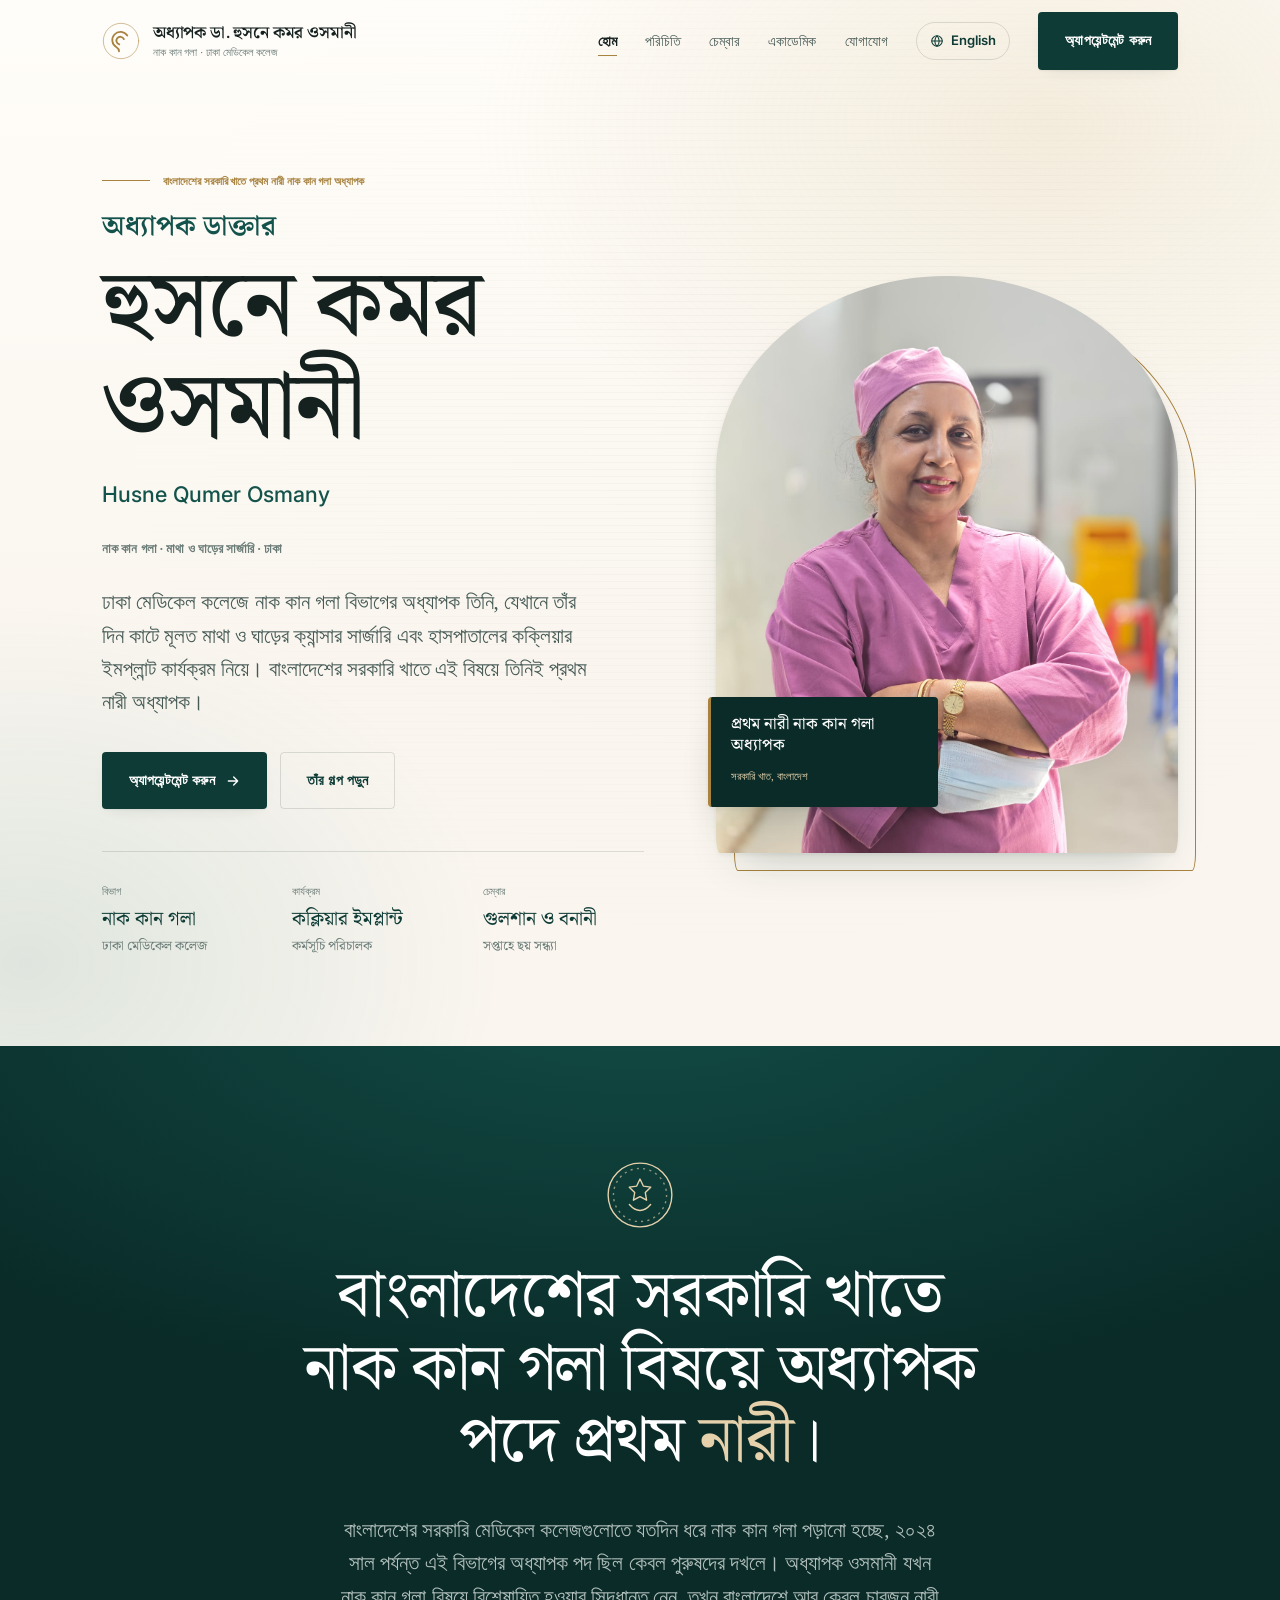
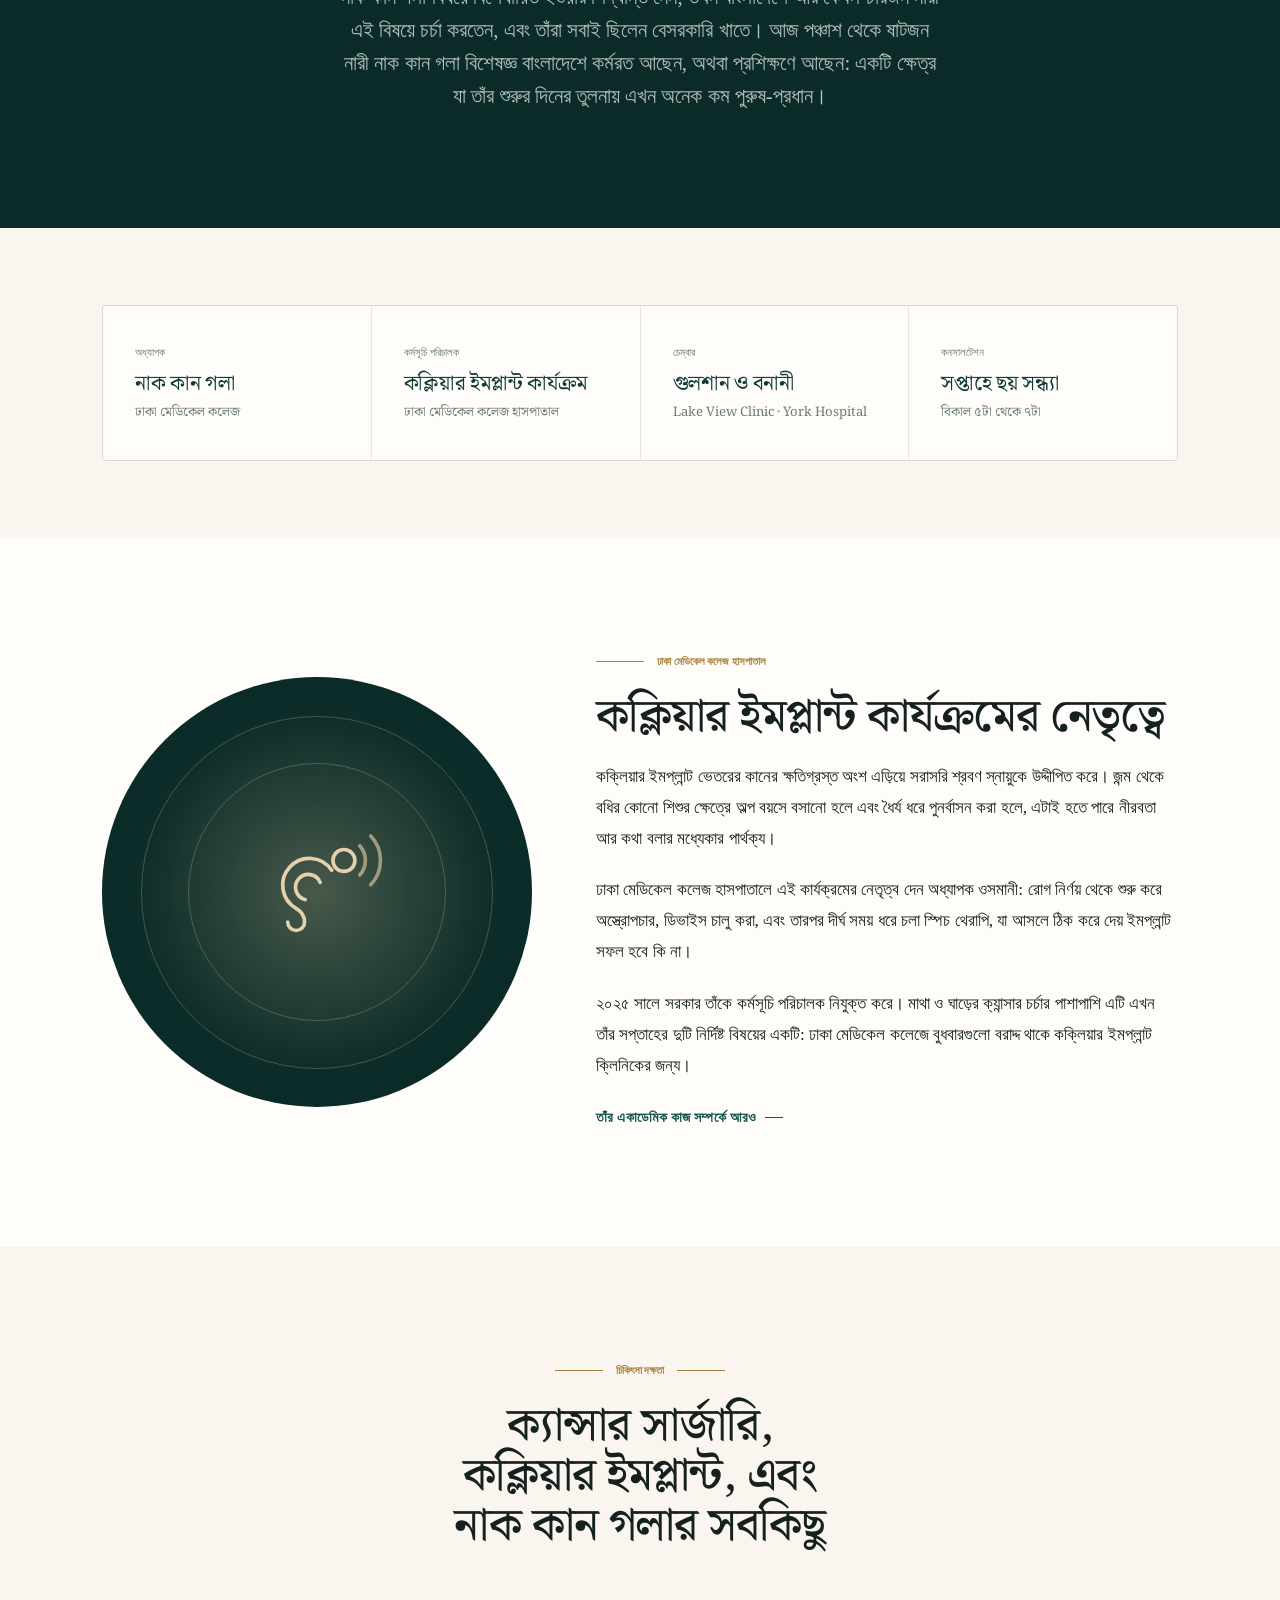
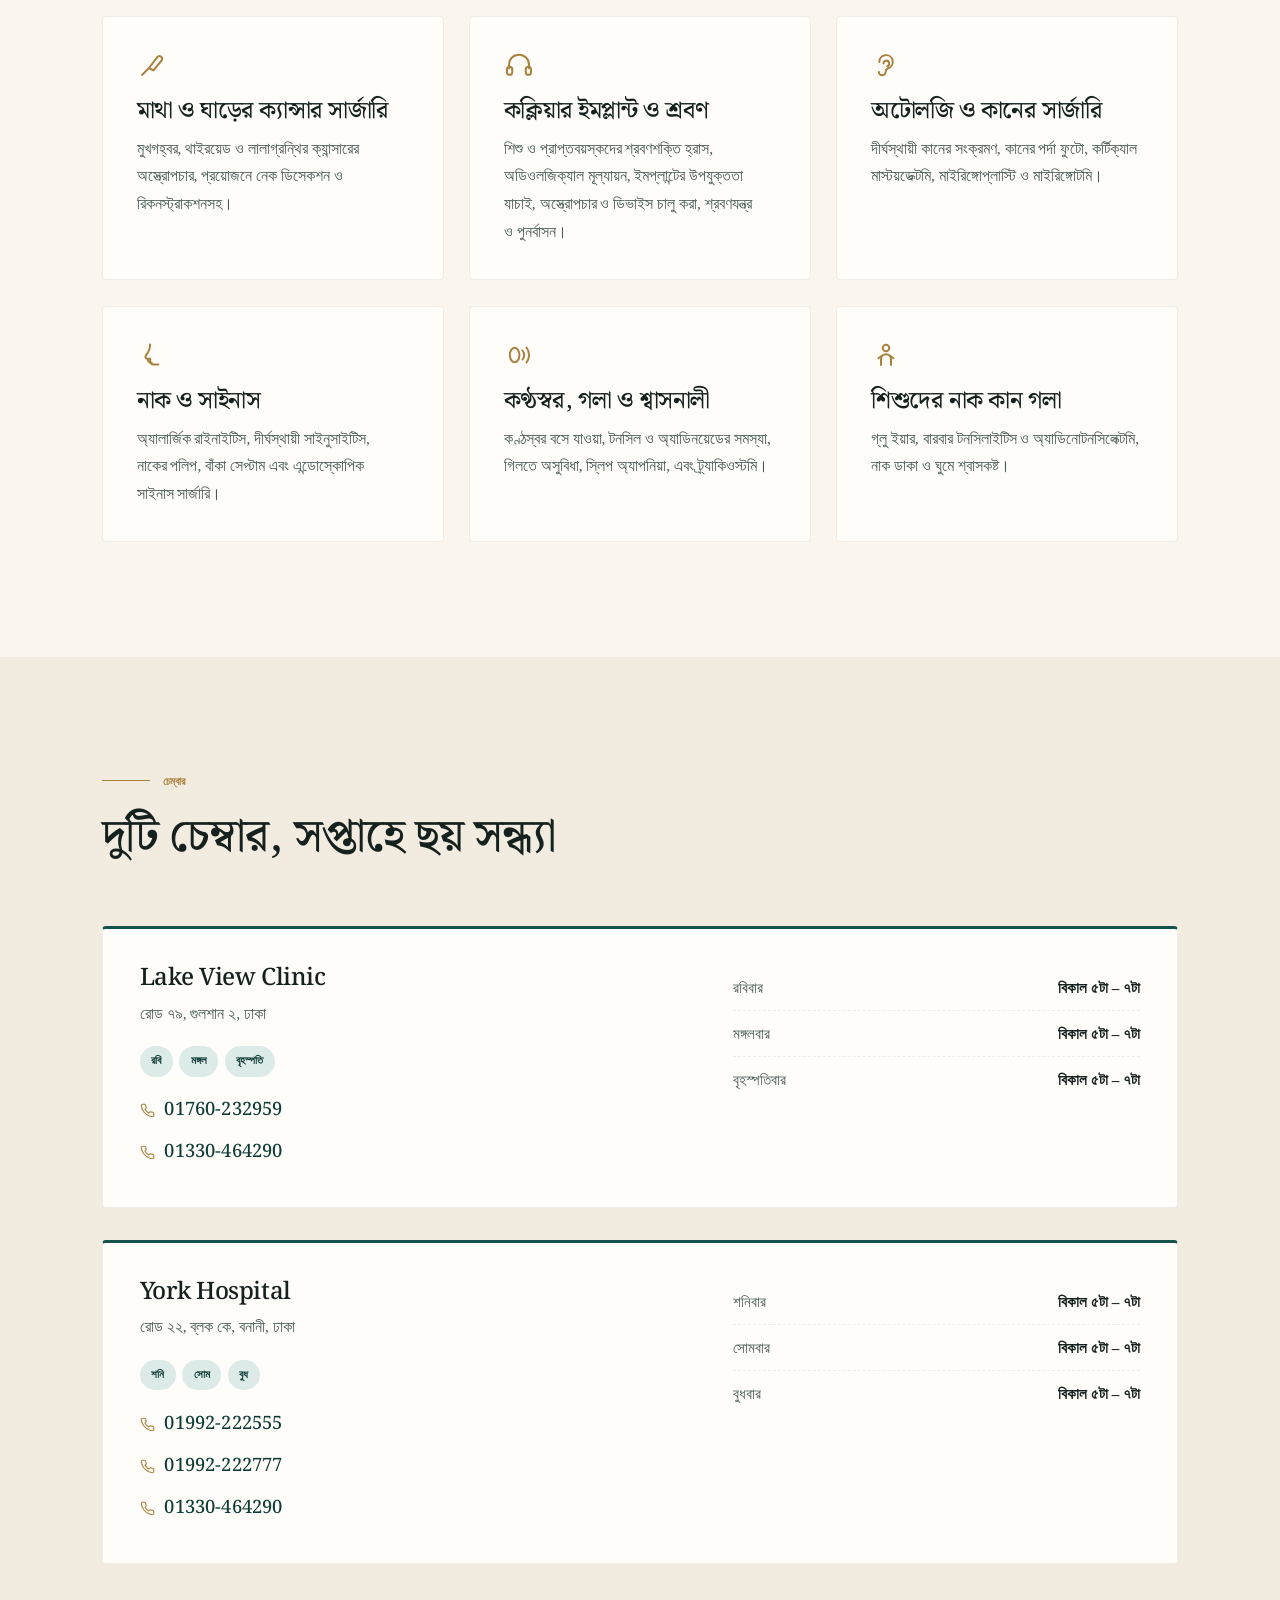
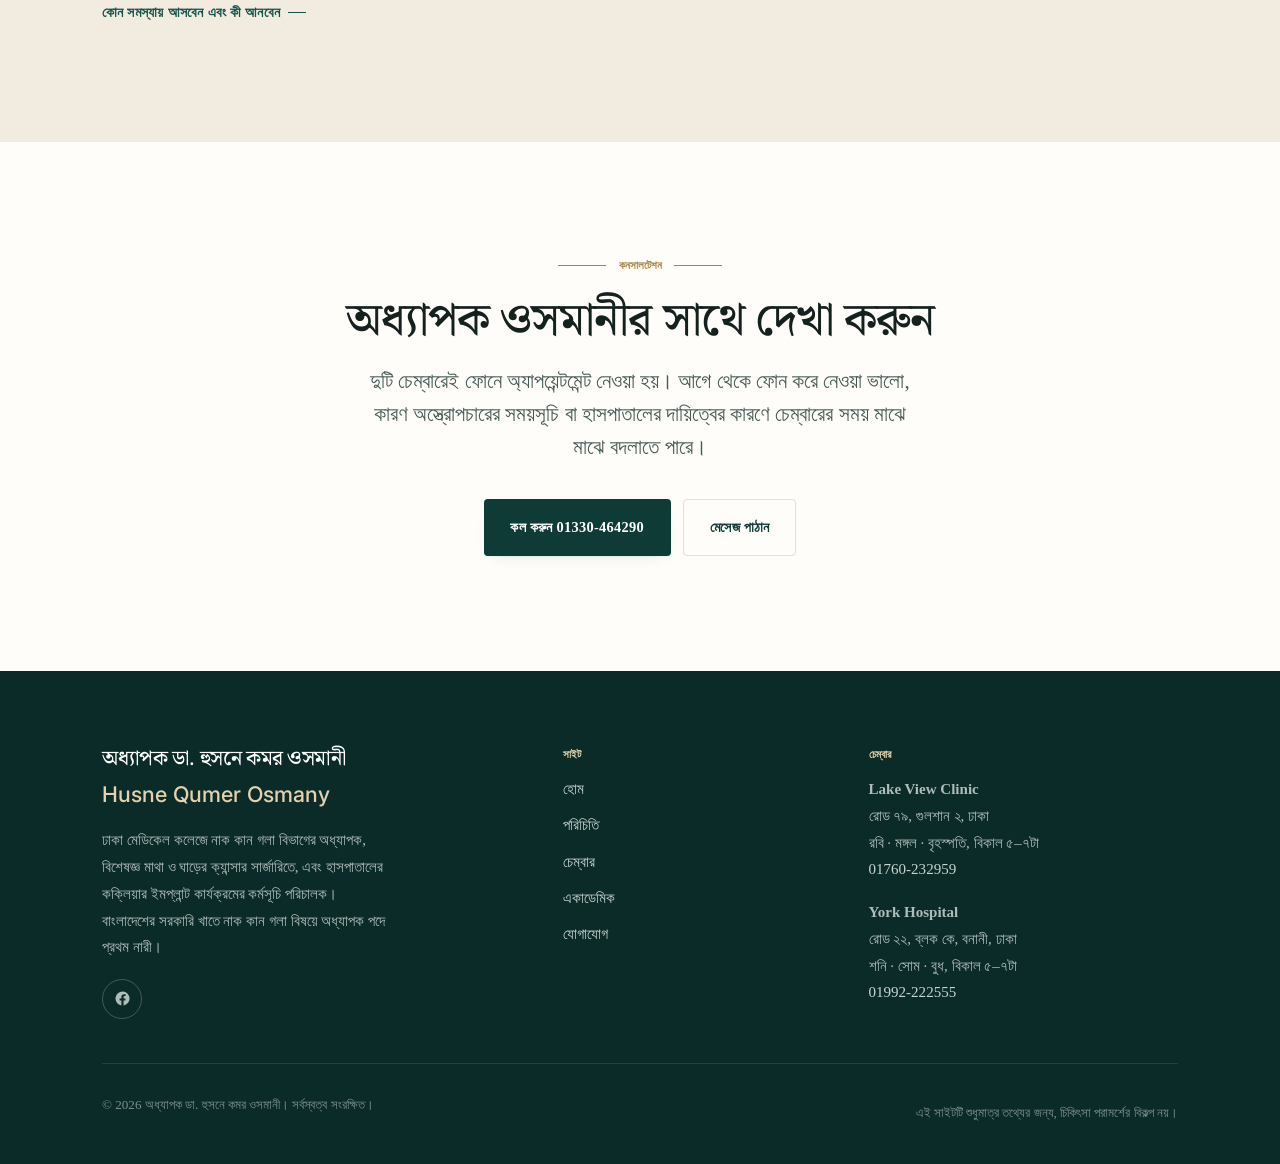
==== commit d6d06a48: "refactor: enhance clarity in the description of female otolaryngologists in Bangladesh" ====
--- a/bn/index.html
+++ b/bn/index.html
@@ -192,10 +192,12 @@
       <p class="milestone__note" data-reveal>
         বাংলাদেশের সরকারি মেডিকেল কলেজগুলোতে যতদিন ধরে নাক কান গলা পড়ানো
         হচ্ছে, ২০২৪ সাল পর্যন্ত এই বিভাগের অধ্যাপক পদ ছিল কেবল পুরুষদের
-        দখলে। অধ্যাপক ওসমানী যখন বেসরকারি চর্চা শুরু করেন, তখন দেশে মাত্র
-        পাঁচজন নারী এই কাজে ছিলেন। আজ বাংলাদেশে প্রায় পঞ্চাশ থেকে ষাটজন
-        নাক কান গলা বিশেষজ্ঞ কাজ করছেন, একটি ক্ষেত্র যা তাঁর শুরুর দিনের
-        তুলনায় এখন অনেক কম পুরুষ-প্রধান।
+        দখলে। অধ্যাপক ওসমানী যখন নাক কান গলা বিষয়ে বিশেষায়িত হওয়ার
+        সিদ্ধান্ত নেন, তখন বাংলাদেশে আর কেবল চারজন নারী এই বিষয়ে চর্চা
+        করতেন, এবং তাঁরা সবাই ছিলেন বেসরকারি খাতে। আজ পঞ্চাশ থেকে ষাটজন
+        নারী নাক কান গলা বিশেষজ্ঞ বাংলাদেশে কর্মরত আছেন, অথবা প্রশিক্ষণে
+        আছেন: একটি ক্ষেত্র যা তাঁর শুরুর দিনের তুলনায় এখন অনেক কম
+        পুরুষ-প্রধান।
       </p>
     </div>
   </section>
